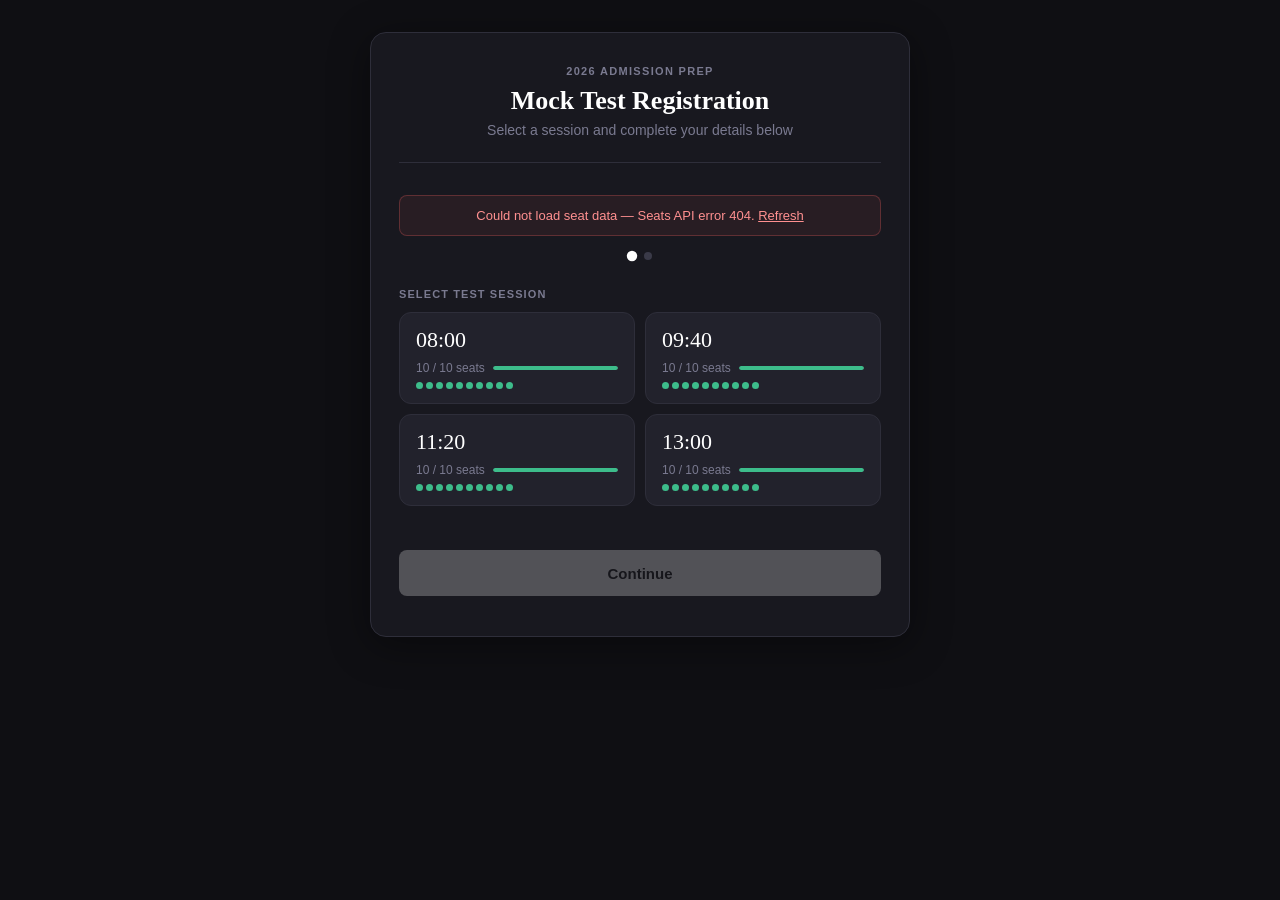
==== index.html @ 3158af2d "Add files via upload" ====
<!DOCTYPE html>
<html lang="en">
<head>
  <meta charset="UTF-8" />
  <meta name="viewport" content="width=device-width, initial-scale=1.0"/>
  <meta http-equiv="Content-Security-Policy" content="default-src 'self'; script-src 'self' 'unsafe-inline'; style-src 'self' 'unsafe-inline' https://fonts.googleapis.com; font-src https://fonts.gstatic.com; connect-src 'self'; img-src 'self' data:;">
  <title>Mock Test Registration</title>
  <link rel="preconnect" href="https://fonts.googleapis.com">
  <link href="https://fonts.googleapis.com/css2?family=Spectral:wght@400;500;600&family=Outfit:wght@400;500;600&display=swap" rel="stylesheet">
  <link rel="stylesheet" href="style.css">
  
</head>
<body>
  <div id="app">
    <div class="header">
      <div class="header-eyebrow">2026 Admission Prep</div>
      <div class="header-title" onclick="onHeaderClick()" style="cursor:default;user-select:none">Mock Test Registration</div>
      <div class="header-subtitle">Select a session and complete your details below</div>
    </div>
    <div id="main">
      <div class="loading-screen">
        <div class="loading-dots">
          <div class="loading-dot"></div><div class="loading-dot"></div><div class="loading-dot"></div>
        </div>
        <div class="loading-text">Loading seat availability…</div>
      </div>
    </div>
  </div>
  <script src="app.js"></script>
  
</body>
</html>
---- style.css ----
*, *::before, *::after { box-sizing: border-box; margin: 0; padding: 0; }
    :root {
      --bg:#0f0f13; --surface:#18181f; --surface2:#22222c; --border:#2e2e3a; --border2:#3a3a48;
      --text:#e8e8f0; --muted:#7a7a90; --green:#3dbd8b; --green-dim:rgba(61,189,139,0.1);
      --green-border:rgba(61,189,139,0.25); --red:#e05a5a; --red-dim:rgba(224,90,90,0.08);
      --red-border:rgba(224,90,90,0.3); --amber:#e0943a; --main:#5b9cf6;
      --main-dim:rgba(91,156,246,0.08); --speak:#f0a05a; --speak-dim:rgba(240,160,90,0.08);
      --accent:#7c6af7;
    }
    body { background:var(--bg); min-height:100vh; display:flex; align-items:flex-start; justify-content:center; padding:2rem 1rem 4rem; font-family:'Outfit',sans-serif; color:var(--text); }
    #app { background:var(--surface); border-radius:16px; width:100%; max-width:540px; padding:2rem 1.75rem 2.5rem; box-shadow:0 8px 40px rgba(0,0,0,0.4); border:1px solid var(--border); }
    .header { text-align:center; margin-bottom:2rem; padding-bottom:1.5rem; border-bottom:1px solid var(--border); }
    .header-eyebrow { font-size:11px; font-weight:600; letter-spacing:0.12em; text-transform:uppercase; color:var(--muted); margin-bottom:8px; }
    .header-title { font-family:'Spectral',serif; font-size:26px; font-weight:600; color:#fff; line-height:1.2; margin-bottom:6px; }
    .header-subtitle { font-size:14px; color:var(--muted); }
    .step-indicator { display:flex; align-items:center; justify-content:center; gap:8px; margin-bottom:1.75rem; }
    .step-dot { width:8px; height:8px; border-radius:50%; background:var(--border2); transition:background 0.2s,transform 0.2s; }
    .step-dot.active { background:#fff; transform:scale(1.3); }
    .step-dot.done { background:var(--green); }
    .section-label { font-size:11px; font-weight:600; letter-spacing:0.1em; text-transform:uppercase; color:var(--muted); margin-bottom:12px; }
    .time-grid { display:grid; grid-template-columns:1fr 1fr; gap:10px; margin-bottom:1.5rem; }
    .time-card { border:1px solid var(--border); border-radius:12px; padding:14px 16px; cursor:pointer; transition:border-color 0.15s,background 0.15s; background:var(--surface2); }
    .time-card:hover:not(.full):not(.selected):not(.mine) { border-color:var(--border2); background:#26262f; }
    .time-card.selected { border:2px solid #fff; }
    .time-card.full { opacity:0.4; cursor:not-allowed; }
    .time-card.mine { border:2px solid var(--green); background:rgba(61,189,139,0.06); cursor:default; }
    .time-label { font-family:'Spectral',serif; font-size:22px; font-weight:500; color:#fff; margin-bottom:8px; }
    .seats-row { display:flex; align-items:center; gap:8px; margin-bottom:7px; }
    .seats-text { font-size:12px; font-weight:500; color:var(--muted); white-space:nowrap; }
    .seats-text.urgent { color:var(--amber); }
    .seats-text.full-text { color:var(--red); }
    .seats-text.mine-text { color:var(--green); }
    .seat-bar-bg { flex:1; height:4px; border-radius:2px; background:var(--border2); overflow:hidden; }
    .seat-bar-fill { height:100%; border-radius:2px; }
    .seat-dots { display:flex; gap:3px; flex-wrap:wrap; margin-top:2px; }
    .seat-dot { width:7px; height:7px; border-radius:50%; }
    .seat-dot.taken { background:var(--border2); }
    .seat-dot.avail { background:var(--green); }
    /* exam type step */
    .exam-grid { display:grid; grid-template-columns:1fr 1fr; gap:12px; margin-bottom:1.5rem; }
    .exam-card { border:1px solid var(--border); border-radius:12px; padding:20px 16px; cursor:pointer; transition:all 0.2s; background:var(--surface2); text-align:center; }
    .exam-card:hover:not(.ec-full) { border-color:var(--border2); transform:translateY(-2px); }
    .exam-card.ec-main { border:2px solid var(--main); background:var(--main-dim); }
    .exam-card.ec-speaking { border:2px solid var(--speak); background:var(--speak-dim); }
    .exam-card.ec-full { opacity:0.35; cursor:not-allowed; }
    .ec-icon { font-size:28px; margin-bottom:10px; }
    .ec-name { font-family:'Spectral',serif; font-size:17px; font-weight:600; color:#fff; margin-bottom:4px; }
    .ec-desc { font-size:12px; color:var(--muted); line-height:1.5; margin-bottom:10px; }
    .ec-seats { font-size:13px; font-weight:600; }
    .ec-seats.ms { color:var(--main); }
    .ec-seats.ss { color:var(--speak); }
    .ec-seats.fs { color:var(--red); }
    /* schedule box */
    .sched-box { background:var(--surface2); border:1px solid var(--border); border-radius:10px; padding:14px 16px; margin-bottom:1.25rem; }
    .sched-title { font-size:11px; font-weight:600; letter-spacing:0.1em; text-transform:uppercase; color:var(--muted); margin-bottom:10px; }
    .sched-row { display:flex; justify-content:space-between; align-items:center; padding:6px 0; font-size:13px; border-bottom:1px solid var(--border); }
    .sched-row:last-of-type { border-bottom:none; }
    .sched-label { color:var(--muted); }
    .sched-val { font-weight:600; font-family:'Spectral',serif; font-size:15px; }
    .sched-val.mv { color:var(--main); }
    .sched-val.sv { color:var(--speak); }
    .sched-note { font-size:11px; color:var(--muted); margin-top:8px; font-style:italic; line-height:1.5; }
    /* form */
    .field-group { margin-bottom:1rem; }
    .field-label { font-size:13px; font-weight:500; color:var(--muted); display:block; margin-bottom:6px; }
    .phone-wrap { display:flex; gap:8px; }
    .phone-prefix { height:42px; padding:0 12px; border:1px solid var(--border); border-radius:8px; font-size:15px; color:var(--text); background:var(--border); display:flex; align-items:center; white-space:nowrap; flex-shrink:0; }
    .field-input { width:100%; height:42px; padding:0 12px; border:1px solid var(--border); border-radius:8px; font-size:15px; font-family:'Outfit',sans-serif; color:var(--text); background:var(--surface2); outline:none; transition:border-color 0.15s; }
    .field-input:focus { border-color:#fff; box-shadow:0 0 0 3px rgba(255,255,255,0.05); }
    .field-input.error { border-color:var(--red); }
    .radio-group { display:grid; grid-template-columns:1fr 1fr; gap:8px; }
    .radio-card { border:1px solid var(--border); border-radius:8px; padding:12px 14px; cursor:pointer; transition:border-color 0.15s,background 0.15s; display:flex; align-items:center; gap:10px; background:var(--surface2); }
    .radio-card:hover { background:#26262f; }
    .radio-card.selected { border:2px solid #fff; }
    .radio-circle { width:16px; height:16px; border-radius:50%; border:1.5px solid var(--border2); flex-shrink:0; display:flex; align-items:center; justify-content:center; transition:all 0.15s; }
    .radio-circle.on { border-color:#fff; background:#fff; }
    .radio-circle.on::after { content:''; width:6px; height:6px; border-radius:50%; background:var(--surface); }
    .radio-text { font-size:13px; font-weight:500; color:var(--text); line-height:1.3; }
    .selected-slot-recap { background:var(--surface2); border:1px solid var(--border); border-radius:8px; padding:10px 14px; display:flex; align-items:center; justify-content:space-between; margin-bottom:1.25rem; }
    .recap-time { font-family:'Spectral',serif; font-size:18px; font-weight:500; color:#fff; }
    .recap-pill { display:inline-block; padding:2px 10px; border-radius:99px; font-size:11px; font-weight:600; margin-left:8px; vertical-align:middle; }
    .recap-pill.pm { background:var(--main-dim); color:var(--main); border:1px solid rgba(91,156,246,0.3); }
    .recap-pill.ps { background:var(--speak-dim); color:var(--speak); border:1px solid rgba(240,160,90,0.3); }
    .recap-change { font-size:12px; color:var(--muted); cursor:pointer; text-decoration:underline; text-underline-offset:2px; }
    .recap-change:hover { color:var(--text); }
    .error-msg { font-size:12px; color:var(--red); margin-top:5px; }
    .btn-primary { width:100%; height:46px; border-radius:8px; border:none; background:#fff; color:#111; font-family:'Outfit',sans-serif; font-size:15px; font-weight:600; cursor:pointer; transition:opacity 0.15s,transform 0.1s; margin-top:1.25rem; }
    .btn-primary:hover { opacity:0.88; }
    .btn-primary:active { transform:scale(0.99); }
    .btn-primary:disabled { opacity:0.25; cursor:not-allowed; }
    .btn-secondary { width:100%; height:42px; border-radius:8px; border:1px solid var(--border); background:transparent; color:var(--muted); font-family:'Outfit',sans-serif; font-size:14px; font-weight:500; cursor:pointer; transition:background 0.15s; margin-top:8px; }
    .btn-secondary:hover { background:var(--surface2); color:var(--text); }
    .btn-secondary:disabled { opacity:0.3; cursor:not-allowed; }
    .btn-green { width:100%; height:46px; border-radius:8px; border:none; background:var(--green); color:#fff; font-family:'Outfit',sans-serif; font-size:15px; font-weight:500; cursor:pointer; transition:opacity 0.15s; margin-top:1.25rem; }
    .btn-green:hover { opacity:0.85; }
    .btn-green:disabled { opacity:0.35; cursor:not-allowed; }
    .btn-danger { width:100%; height:42px; border-radius:8px; border:1px solid var(--red-border); background:transparent; color:var(--red); font-family:'Outfit',sans-serif; font-size:14px; font-weight:500; cursor:pointer; transition:background 0.15s; margin-top:8px; }
    .btn-danger:hover { background:var(--red-dim); }
    .btn-danger:disabled { opacity:0.3; cursor:not-allowed; }

    .booking-card { background:var(--green-dim); border:1px solid var(--green-border); border-radius:12px; padding:16px; text-align:left; margin-bottom:1rem; }
    .booking-row { display:flex; justify-content:space-between; align-items:center; padding:6px 0; border-bottom:1px solid rgba(61,189,139,0.1); font-size:14px; }
    .booking-row:last-child { border-bottom:none; }
    .booking-row-label { color:rgba(61,189,139,0.7); }
    .booking-row-val { font-weight:500; color:#b3f0d8; }
    .success-screen { text-align:center; padding:1rem 0; }
    .success-icon { width:56px; height:56px; border-radius:50%; background:var(--green-dim); display:flex; align-items:center; justify-content:center; margin:0 auto 1.25rem; border:1px solid var(--green-border); }
    .manage-title { font-family:'Spectral',serif; font-size:22px; font-weight:600; color:#fff; margin-bottom:6px; }
    .manage-sub { font-size:14px; color:var(--muted); line-height:1.6; margin-bottom:1.5rem; }
    .change-slot-title { font-family:'Spectral',serif; font-size:20px; font-weight:600; color:#fff; margin-bottom:6px; text-align:center; }
    .change-slot-sub { font-size:14px; color:var(--muted); text-align:center; margin-bottom:1.5rem; }
    .loading-screen { text-align:center; padding:3rem 0; }
    .loading-dots { display:flex; justify-content:center; gap:6px; margin-bottom:1rem; }
    .loading-dot { width:8px; height:8px; border-radius:50%; background:var(--border2); animation:pulse 1.2s ease-in-out infinite; }
    .loading-dot:nth-child(2){animation-delay:0.2s;}
    .loading-dot:nth-child(3){animation-delay:0.4s;}
    @keyframes pulse{0%,80%,100%{transform:scale(0.8);opacity:0.5}40%{transform:scale(1.1);opacity:1}}
    .loading-text { font-size:14px; color:var(--muted); }
    .deadline-banner { background:var(--red-dim); border:1px solid var(--red-border); border-radius:8px; padding:14px 16px; font-size:14px; color:#ff9090; text-align:center; margin-bottom:1.25rem; }
    .countdown-banner { background:var(--main-dim); border:1px solid rgba(91,156,246,0.25); border-radius:8px; padding:10px 14px; font-size:13px; color:var(--main); text-align:center; margin-bottom:1.25rem; }
    .err-banner { background:var(--red-dim); border:1px solid var(--red-border); border-radius:8px; padding:12px 16px; font-size:13px; color:#ff9090; text-align:center; margin-bottom:1rem; }
    /* admin */
    .admin-overlay { position:fixed; top:0; left:0; width:100%; height:100%; background:rgba(0,0,0,0.7); display:flex; align-items:center; justify-content:center; z-index:1000; }
    .admin-panel { background:var(--surface); border:1px solid var(--border); border-radius:16px; width:100%; max-width:480px; padding:2rem 1.75rem; margin:1rem; max-height:calc(100vh - 2rem); overflow-y:auto; }
    .admin-title { font-family:'Spectral',serif; font-size:20px; font-weight:600; color:#fff; margin-bottom:6px; }
    .admin-sub { font-size:13px; color:var(--muted); margin-bottom:1.5rem; }
    .admin-tabs { display:flex; border-bottom:1px solid var(--border); margin-bottom:1.25rem; }
    .admin-tab { flex:1; padding:10px 0; font-size:13px; font-weight:500; color:var(--muted); text-align:center; cursor:pointer; border-bottom:2px solid transparent; transition:color 0.15s,border-color 0.15s; background:none; border-top:none; border-left:none; border-right:none; font-family:'Outfit',sans-serif; }
    .admin-tab.active { color:#fff; border-bottom-color:#fff; }
    .admin-tab:hover:not(.active) { color:var(--text); }
    .mode-card { border:1px solid var(--border); border-radius:12px; padding:16px; cursor:pointer; margin-bottom:10px; transition:all 0.15s; background:var(--surface2); }
    .mode-card:hover { border-color:var(--border2); }
    .mode-card.mode-on { border-color:var(--accent); background:rgba(124,106,247,0.08); }
    .mode-card-title { font-family:'Spectral',serif; font-size:16px; font-weight:600; color:#fff; margin-bottom:4px; display:flex; align-items:center; gap:8px; }
    .mode-badge { display:inline-block; padding:2px 8px; border-radius:4px; font-size:10px; font-weight:700; letter-spacing:0.06em; font-family:'Outfit',sans-serif; background:var(--accent); color:#fff; }
    .mode-card-desc { font-size:12px; color:var(--muted); line-height:1.5; }
    .session-row { display:flex; align-items:center; gap:8px; margin-bottom:10px; padding:10px 12px; background:var(--surface2); border-radius:8px; border:1px solid var(--border); }
    .session-row-num { font-size:12px; font-weight:600; color:var(--muted); min-width:20px; }
    .session-input { height:36px; padding:0 10px; border:1px solid var(--border); border-radius:6px; font-size:14px; font-family:'Outfit',sans-serif; color:var(--text); background:var(--bg); outline:none; flex:1; min-width:0; transition:border-color 0.15s; }
    .session-input:focus { border-color:var(--border2); }
    .session-input.seats-input { width:50px; flex:none; text-align:center; }
    .session-input.teach-input { width:44px; flex:none; text-align:center; }
    .tog { display:flex; align-items:center; gap:5px; cursor:pointer; flex-shrink:0; }
    .tog-track { width:34px; height:18px; border-radius:99px; background:var(--border); position:relative; transition:background 0.2s; flex-shrink:0; }
    .tog-track.on { background:var(--speak); }
    .tog-thumb { position:absolute; top:2px; left:2px; width:14px; height:14px; border-radius:50%; background:#fff; transition:transform 0.2s; }
    .tog-track.on .tog-thumb { transform:translateX(16px); }
    .tog-label { font-size:10px; font-weight:600; color:var(--muted); white-space:nowrap; }
    .tog-track.on + .tog-label { color:var(--speak); }
    .session-del { width:28px; height:28px; border-radius:6px; border:1px solid var(--red-border); background:transparent; color:var(--red); font-size:14px; cursor:pointer; flex:none; display:flex; align-items:center; justify-content:center; transition:background 0.15s; }
    .session-del:hover { background:var(--red-dim); }
    .session-del:disabled { opacity:0.3; cursor:not-allowed; }
    .add-session-btn { width:100%; height:36px; border:1px dashed var(--border); border-radius:8px; background:transparent; color:var(--muted); font-size:13px; font-family:'Outfit',sans-serif; cursor:pointer; margin-bottom:10px; transition:border-color 0.15s; }
    .add-session-btn:hover { border-color:var(--border2); color:var(--text); }
    .enable-all-btn { width:100%; height:34px; border:1px solid rgba(240,160,90,0.3); border-radius:8px; background:rgba(240,160,90,0.06); color:var(--speak); font-size:12px; font-family:'Outfit',sans-serif; cursor:pointer; font-weight:500; margin-bottom:12px; }
    .enable-all-btn:hover { background:rgba(240,160,90,0.12); }
    .admin-input { width:100%; height:42px; padding:0 12px; border:1px solid var(--border); border-radius:8px; font-size:15px; font-family:'Outfit',sans-serif; color:var(--text); background:var(--surface2); outline:none; margin-bottom:10px; }
    input[type='datetime-local'].admin-input { height:auto; padding:10px 12px; }
    .admin-input:focus { border-color:var(--border2); }
    .admin-row { display:flex; gap:8px; margin-bottom:10px; }
    .admin-row .admin-input { margin-bottom:0; }
    .admin-status { font-size:13px; margin-top:8px; }
    .admin-status.ok { color:var(--green); }
    .admin-status.err { color:var(--red); }
    .deadline-display { background:var(--surface2); border:1px solid var(--border); border-radius:8px; padding:10px 14px; font-size:13px; color:var(--muted); margin-bottom:1rem; }
    .deadline-display strong { color:var(--text); }
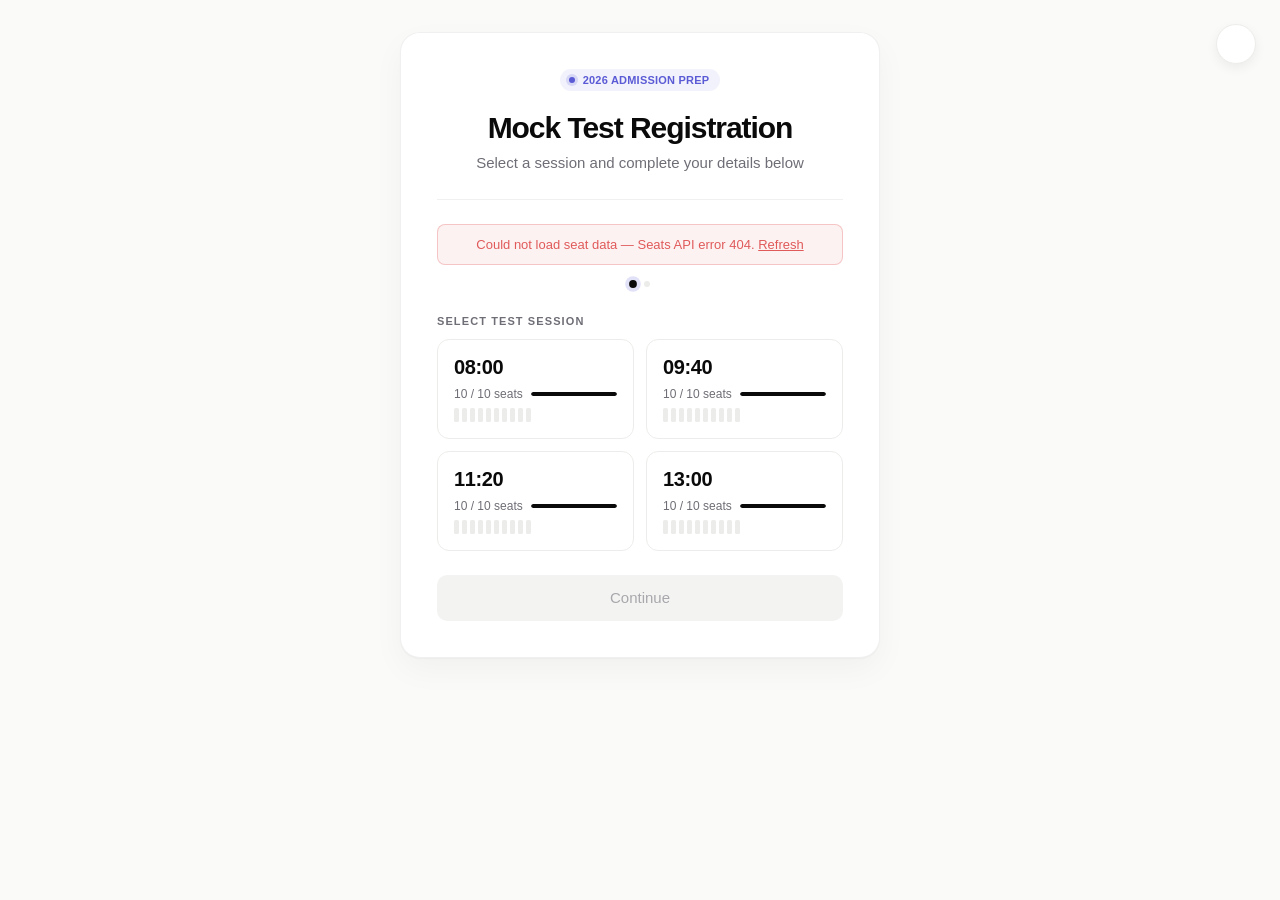
==== commit 24713735: "Add files via upload" ====
--- a/index.html
+++ b/index.html
@@ -6,11 +6,26 @@
   <meta http-equiv="Content-Security-Policy" content="default-src 'self'; script-src 'self' 'unsafe-inline'; style-src 'self' 'unsafe-inline' https://fonts.googleapis.com; font-src https://fonts.gstatic.com; connect-src 'self'; img-src 'self' data:;">
   <title>Mock Test Registration</title>
   <link rel="preconnect" href="https://fonts.googleapis.com">
-  <link href="https://fonts.googleapis.com/css2?family=Spectral:wght@400;500;600&family=Outfit:wght@400;500;600&display=swap" rel="stylesheet">
+  <link rel="preconnect" href="https://fonts.gstatic.com" crossorigin>
+  <link href="https://fonts.googleapis.com/css2?family=Geist:wght@400;500;600;700&family=Spectral:wght@400;500;600&family=Outfit:wght@400;500;600&display=swap" rel="stylesheet">
+  <script>
+    (function() {
+      try {
+        var saved = localStorage.getItem('theme');
+        var prefersDark = window.matchMedia('(prefers-color-scheme: dark)').matches;
+        if (saved === 'dark' || (!saved && prefersDark)) {
+          document.documentElement.setAttribute('data-theme', 'dark');
+        } else {
+          document.documentElement.setAttribute('data-theme', 'light');
+        }
+      } catch (e) {}
+    })();
+  </script>
   <link rel="stylesheet" href="style.css">
   
 </head>
 <body>
+  <button id="theme-toggle-btn" class="theme-toggle-fab" aria-label="Toggle theme"></button>
   <div id="app">
     <div class="header">
       <div class="header-eyebrow">2026 Admission Prep</div>
--- a/style.css
+++ b/style.css
@@ -1,147 +1,504 @@
 *, *::before, *::after { box-sizing: border-box; margin: 0; padding: 0; }
-    :root {
-      --bg:#0f0f13; --surface:#18181f; --surface2:#22222c; --border:#2e2e3a; --border2:#3a3a48;
-      --text:#e8e8f0; --muted:#7a7a90; --green:#3dbd8b; --green-dim:rgba(61,189,139,0.1);
-      --green-border:rgba(61,189,139,0.25); --red:#e05a5a; --red-dim:rgba(224,90,90,0.08);
-      --red-border:rgba(224,90,90,0.3); --amber:#e0943a; --main:#5b9cf6;
-      --main-dim:rgba(91,156,246,0.08); --speak:#f0a05a; --speak-dim:rgba(240,160,90,0.08);
-      --accent:#7c6af7;
-    }
-    body { background:var(--bg); min-height:100vh; display:flex; align-items:flex-start; justify-content:center; padding:2rem 1rem 4rem; font-family:'Outfit',sans-serif; color:var(--text); }
-    #app { background:var(--surface); border-radius:16px; width:100%; max-width:540px; padding:2rem 1.75rem 2.5rem; box-shadow:0 8px 40px rgba(0,0,0,0.4); border:1px solid var(--border); }
-    .header { text-align:center; margin-bottom:2rem; padding-bottom:1.5rem; border-bottom:1px solid var(--border); }
-    .header-eyebrow { font-size:11px; font-weight:600; letter-spacing:0.12em; text-transform:uppercase; color:var(--muted); margin-bottom:8px; }
-    .header-title { font-family:'Spectral',serif; font-size:26px; font-weight:600; color:#fff; line-height:1.2; margin-bottom:6px; }
-    .header-subtitle { font-size:14px; color:var(--muted); }
+:root {
+  /* Light Soft Daylight Theme Variables */
+  --bg: #fafaf8;
+  --surface: #ffffff;
+  --surface2: #fafaf8;
+  --border: rgba(0, 0, 0, 0.06);
+  --border2: #ececea;
+  --border-focus: #d8d8d4;
+  --text: #0a0a0a;
+  --muted: #6e6e76;
+  
+  --accent: #5b5bd6;
+  --accent-dim: rgba(91, 91, 214, 0.08);
+  --accent-glow: rgba(91, 91, 214, 0.18);
+  
+  --green: #3dbd8b;
+  --green-dim: rgba(61, 189, 139, 0.1);
+  --green-border: rgba(61, 189, 139, 0.25);
+  
+  --red: #e05a5a;
+  --red-dim: rgba(224, 90, 90, 0.08);
+  --red-border: rgba(224, 90, 90, 0.3);
+  
+  --amber: #b56a1e;
+  --amber-dim: rgba(230, 138, 58, 0.12);
+  
+  --main: #4747c4;
+  --main-dim: rgba(91, 91, 214, 0.08);
+  --speak: #b56a1e;
+  --speak-dim: rgba(230, 138, 58, 0.12);
+  
+  --btn-primary-bg: #0a0a0a;
+  --btn-primary-text: #ffffff;
+  --btn-primary-hover: #1c1c1f;
+  --btn-primary-shadow: rgba(0, 0, 0, 0.15);
+  
+  --card-shadow: 0 1px 2px rgba(0, 0, 0, 0.04), 0 12px 32px rgba(0, 0, 0, 0.04);
+  --body-radial: none;
+}
+
+[data-theme="dark"] {
+  /* Dark Soft Daylight Theme Variables */
+  --bg: #0a0a0d;
+  --surface: #14141a;
+  --surface2: #16161d;
+  --border: rgba(255, 255, 255, 0.06);
+  --border2: #26262e;
+  --border-focus: rgba(255, 255, 255, 0.12);
+  --text: #f0f0f2;
+  --muted: #9a9aa6;
+  
+  --accent: #8e8eff;
+  --accent-dim: rgba(142, 142, 255, 0.12);
+  --accent-glow: rgba(142, 142, 255, 0.2);
+  
+  --green: #3dbd8b;
+  --green-dim: rgba(61, 189, 139, 0.15);
+  --green-border: rgba(61, 189, 139, 0.3);
+  
+  --red: #f5b574;
+  --red-dim: rgba(245, 180, 116, 0.14);
+  --red-border: rgba(245, 180, 116, 0.3);
+  
+  --amber: #f5b574;
+  --amber-dim: rgba(245, 180, 116, 0.14);
+  
+  --main: #8e8eff;
+  --main-dim: rgba(142, 142, 255, 0.12);
+  --speak: #f5b574;
+  --speak-dim: rgba(245, 180, 116, 0.14);
+  
+  --btn-primary-bg: #fafafa;
+  --btn-primary-text: #0a0a0d;
+  --btn-primary-hover: #ffffff;
+  --btn-primary-shadow: rgba(255, 255, 255, 0.14);
+  
+  --card-shadow: 0 1px 0 rgba(255, 255, 255, 0.04) inset, 0 24px 60px rgba(0, 0, 0, 0.5);
+  --body-radial: radial-gradient(ellipse 80% 60% at 50% 0%, rgba(142, 142, 255, 0.06) 0%, rgba(10, 10, 13, 0) 60%);
+}
+
+html, body { min-height: 100vh; }
+body {
+  background: var(--bg);
+  display: flex;
+  align-items: flex-start;
+  justify-content: center;
+  padding: 2rem 1rem 4rem;
+  font-family: 'Geist', 'Outfit', sans-serif;
+  color: var(--text);
+  transition: background 0.3s ease, color 0.3s ease;
+  position: relative;
+}
+body::before {
+  content: '';
+  position: fixed;
+  top: 0; left: 0;
+  width: 100vw; height: 100vh;
+  background: var(--body-radial);
+  z-index: -1;
+  pointer-events: none;
+  transition: background 0.3s ease;
+}
+#app {
+  background: var(--surface);
+  border: 1px solid var(--border);
+  border-radius: 20px;
+  width: 100%;
+  max-width: 480px;
+  padding: 36px;
+  box-shadow: var(--card-shadow);
+  transition: background 0.3s ease, border-color 0.3s ease, box-shadow 0.3s ease, max-width 0.3s ease, padding 0.3s ease;
+  position: relative;
+}
+.header { text-align: center; margin-bottom: 24px; padding-bottom: 24px; border-bottom: 1px solid var(--border); }
+.header-eyebrow {
+  display: inline-flex;
+  align-items: center;
+  gap: 8px;
+  padding: 5px 11px 5px 9px;
+  background: var(--accent-dim);
+  color: var(--accent);
+  border-radius: 100px;
+  font-size: 11px;
+  font-weight: 600;
+  letter-spacing: 0.02em;
+  text-transform: uppercase;
+  margin-bottom: 20px;
+  box-shadow: inset 0 1px 0 rgba(255, 255, 255, 0.05);
+}
+.header-eyebrow::before {
+  content: '';
+  display: inline-block;
+  width: 6px;
+  height: 6px;
+  border-radius: 50%;
+  background: var(--accent);
+  box-shadow: 0 0 0 3px var(--accent-glow);
+  animation: pulseGlow 2s infinite ease-in-out;
+}
+@keyframes pulseGlow {
+  0%, 100% { transform: scale(1); opacity: 0.9; }
+  50% { transform: scale(1.2); opacity: 1; box-shadow: 0 0 0 5px var(--accent-glow); }
+}
+.header-title { font-family: 'Geist', 'Outfit', sans-serif; font-size: 30px; font-weight: 600; color: var(--text); letter-spacing: -0.035em; line-height: 1.1; margin-bottom: 8px; transition: color 0.3s ease; }
+.header-subtitle { font-size: 15px; color: var(--muted); line-height: 1.5; max-width: 380px; margin: 0 auto; transition: color 0.3s ease; }
     .step-indicator { display:flex; align-items:center; justify-content:center; gap:8px; margin-bottom:1.75rem; }
-    .step-dot { width:8px; height:8px; border-radius:50%; background:var(--border2); transition:background 0.2s,transform 0.2s; }
-    .step-dot.active { background:#fff; transform:scale(1.3); }
+    .step-dot {
+      width: 6px;
+      height: 6px;
+      border-radius: 50%;
+      background: var(--border2);
+      transition: all 0.3s cubic-bezier(0.16, 1, 0.3, 1);
+    }
+    .step-dot.active {
+      background: var(--text);
+      transform: scale(1.3);
+      box-shadow: 0 0 0 3px var(--accent-glow);
+    }
     .step-dot.done { background:var(--green); }
-    .section-label { font-size:11px; font-weight:600; letter-spacing:0.1em; text-transform:uppercase; color:var(--muted); margin-bottom:12px; }
-    .time-grid { display:grid; grid-template-columns:1fr 1fr; gap:10px; margin-bottom:1.5rem; }
-    .time-card { border:1px solid var(--border); border-radius:12px; padding:14px 16px; cursor:pointer; transition:border-color 0.15s,background 0.15s; background:var(--surface2); }
-    .time-card:hover:not(.full):not(.selected):not(.mine) { border-color:var(--border2); background:#26262f; }
-    .time-card.selected { border:2px solid #fff; }
+    .section-label { font-size:11px; font-weight:600; letter-spacing:0.1em; text-transform:uppercase; color:var(--muted); margin-bottom:12px; transition: color 0.3s ease; }
+    .time-grid { display:grid; grid-template-columns:1fr 1fr; gap:12px; margin-bottom:1.5rem; }
+    
+    .time-card {
+      border: 1px solid var(--border2);
+      border-radius: 12px;
+      padding: 16px;
+      cursor: pointer;
+      background: var(--surface);
+      transition: all 0.25s cubic-bezier(0.16, 1, 0.3, 1);
+      position: relative;
+    }
+    .time-card:hover:not(.full):not(.selected):not(.mine) {
+      border-color: var(--border-focus);
+      background: var(--surface2);
+      transform: translateY(-1px);
+    }
+    .time-card.selected {
+      border: 1.5px solid var(--text) !important;
+      background: var(--surface2);
+      box-shadow: 0 0 0 4px var(--accent-glow) !important;
+      animation: none !important;
+      padding: 15.5px;
+    }
     .time-card.full { opacity:0.4; cursor:not-allowed; }
-    .time-card.mine { border:2px solid var(--green); background:rgba(61,189,139,0.06); cursor:default; }
-    .time-label { font-family:'Spectral',serif; font-size:22px; font-weight:500; color:#fff; margin-bottom:8px; }
+    .time-card.mine {
+      border: 1.5px solid var(--green) !important;
+      background: var(--green-dim);
+      cursor: default;
+      box-shadow: 0 0 0 4px rgba(61, 189, 139, 0.1);
+      padding: 15.5px;
+    }
+    .time-label { font-family:'Geist','Outfit',sans-serif; font-size:20px; font-weight:600; color:var(--text); margin-bottom:8px; transition: color 0.3s ease; letter-spacing: -0.02em; }
     .seats-row { display:flex; align-items:center; gap:8px; margin-bottom:7px; }
-    .seats-text { font-size:12px; font-weight:500; color:var(--muted); white-space:nowrap; }
-    .seats-text.urgent { color:var(--amber); }
-    .seats-text.full-text { color:var(--red); }
-    .seats-text.mine-text { color:var(--green); }
-    .seat-bar-bg { flex:1; height:4px; border-radius:2px; background:var(--border2); overflow:hidden; }
-    .seat-bar-fill { height:100%; border-radius:2px; }
-    .seat-dots { display:flex; gap:3px; flex-wrap:wrap; margin-top:2px; }
-    .seat-dot { width:7px; height:7px; border-radius:50%; }
-    .seat-dot.taken { background:var(--border2); }
-    .seat-dot.avail { background:var(--green); }
+    .seats-text { font-size:12px; font-weight:500; color:var(--muted); white-space:nowrap; transition: color 0.3s ease; }
+    .seats-text.urgent { color:var(--amber); font-weight: 600; }
+    .seats-text.full-text { color:var(--red); font-weight: 600; }
+    .seats-text.mine-text { color:var(--green); font-weight: 600; }
+    
+    .seat-bar-bg { flex:1; height:4px; border-radius:100px; background:var(--border2); overflow:hidden; position: relative; }
+    .seat-bar-fill {
+      height:100%;
+      border-radius:100px;
+      background: var(--text) !important; /* Override dynamic green bar color from app.js */
+      transition: background 0.3s ease;
+    }
+    .time-card.urgent .seat-bar-fill {
+      background: var(--amber) !important; /* Amber bar color for urgent slots */
+    }
+    .time-card.full .seat-bar-fill {
+      background: var(--red) !important; /* Red bar color for full slots */
+    }
+    
+    .seat-dots { display:flex; gap:3px; flex-wrap:wrap; margin-top:6px; }
+    .seat-dot {
+      width: 5px;
+      height: 14px;
+      border-radius: 1.5px;
+      transition: background 0.15s ease;
+    }
+    .seat-dot.taken { background: var(--text); }
+    .time-card.urgent .seat-dot.taken { background: var(--amber); }
+    .seat-dot.avail { background: var(--border2); }
+    
     /* exam type step */
     .exam-grid { display:grid; grid-template-columns:1fr 1fr; gap:12px; margin-bottom:1.5rem; }
-    .exam-card { border:1px solid var(--border); border-radius:12px; padding:20px 16px; cursor:pointer; transition:all 0.2s; background:var(--surface2); text-align:center; }
-    .exam-card:hover:not(.ec-full) { border-color:var(--border2); transform:translateY(-2px); }
-    .exam-card.ec-main { border:2px solid var(--main); background:var(--main-dim); }
-    .exam-card.ec-speaking { border:2px solid var(--speak); background:var(--speak-dim); }
+    .exam-card {
+      border: 1px solid var(--border2);
+      border-radius: 12px;
+      padding: 20px 16px;
+      cursor: pointer;
+      background: var(--surface);
+      text-align: center;
+      transition: all 0.25s cubic-bezier(0.16, 1, 0.3, 1);
+    }
+    .exam-card:hover:not(.ec-full) {
+      border-color: var(--border-focus);
+      background: var(--surface2);
+      transform: translateY(-2px);
+    }
+    .exam-card.ec-main {
+      border: 1.5px solid var(--accent) !important;
+      background: var(--accent-dim) !important;
+      box-shadow: 0 0 0 4px var(--accent-glow);
+    }
+    .exam-card.ec-speaking {
+      border: 1.5px solid var(--speak) !important;
+      background: var(--speak-dim) !important;
+      box-shadow: 0 0 0 4px rgba(230, 138, 58, 0.1);
+    }
     .exam-card.ec-full { opacity:0.35; cursor:not-allowed; }
     .ec-icon { font-size:28px; margin-bottom:10px; }
-    .ec-name { font-family:'Spectral',serif; font-size:17px; font-weight:600; color:#fff; margin-bottom:4px; }
-    .ec-desc { font-size:12px; color:var(--muted); line-height:1.5; margin-bottom:10px; }
+    .ec-name { font-family:'Geist','Outfit',sans-serif; font-size:17px; font-weight:600; color:var(--text); margin-bottom:4px; transition: color 0.3s ease; }
+    .ec-desc { font-size:12px; color:var(--muted); line-height:1.5; margin-bottom:10px; transition: color 0.3s ease; }
     .ec-seats { font-size:13px; font-weight:600; }
-    .ec-seats.ms { color:var(--main); }
+    .ec-seats.ms { color:var(--accent); }
     .ec-seats.ss { color:var(--speak); }
     .ec-seats.fs { color:var(--red); }
+    
     /* schedule box */
-    .sched-box { background:var(--surface2); border:1px solid var(--border); border-radius:10px; padding:14px 16px; margin-bottom:1.25rem; }
-    .sched-title { font-size:11px; font-weight:600; letter-spacing:0.1em; text-transform:uppercase; color:var(--muted); margin-bottom:10px; }
-    .sched-row { display:flex; justify-content:space-between; align-items:center; padding:6px 0; font-size:13px; border-bottom:1px solid var(--border); }
+    .sched-box { background:var(--surface2); border:1px solid var(--border2); border-radius:12px; padding:16px; margin-bottom:1.25rem; transition: background 0.3s ease, border-color 0.3s ease; }
+    .sched-title { font-size:11px; font-weight:600; letter-spacing:0.1em; text-transform:uppercase; color:var(--muted); margin-bottom:10px; transition: color 0.3s ease; }
+    .sched-row { display:flex; justify-content:space-between; align-items:center; padding:6px 0; font-size:13px; border-bottom:1px solid var(--border2); }
     .sched-row:last-of-type { border-bottom:none; }
-    .sched-label { color:var(--muted); }
-    .sched-val { font-weight:600; font-family:'Spectral',serif; font-size:15px; }
-    .sched-val.mv { color:var(--main); }
+    .sched-label { color:var(--muted); transition: color 0.3s ease; }
+    .sched-val { font-weight:600; font-family:'Geist','Outfit',sans-serif; font-size:15px; color:var(--text); transition: color 0.3s ease; }
+    .sched-val.mv { color:var(--accent); }
     .sched-val.sv { color:var(--speak); }
-    .sched-note { font-size:11px; color:var(--muted); margin-top:8px; font-style:italic; line-height:1.5; }
+    .sched-note { font-size:11px; color:var(--muted); margin-top:8px; font-style:italic; line-height:1.5; transition: color 0.3s ease; }
+    
     /* form */
     .field-group { margin-bottom:1rem; }
-    .field-label { font-size:13px; font-weight:500; color:var(--muted); display:block; margin-bottom:6px; }
+    .field-label { font-size:13px; font-weight:500; color:var(--muted); display:block; margin-bottom:6px; transition: color 0.3s ease; }
     .phone-wrap { display:flex; gap:8px; }
-    .phone-prefix { height:42px; padding:0 12px; border:1px solid var(--border); border-radius:8px; font-size:15px; color:var(--text); background:var(--border); display:flex; align-items:center; white-space:nowrap; flex-shrink:0; }
-    .field-input { width:100%; height:42px; padding:0 12px; border:1px solid var(--border); border-radius:8px; font-size:15px; font-family:'Outfit',sans-serif; color:var(--text); background:var(--surface2); outline:none; transition:border-color 0.15s; }
-    .field-input:focus { border-color:#fff; box-shadow:0 0 0 3px rgba(255,255,255,0.05); }
+    .phone-prefix {
+      height: 42px;
+      padding: 0 12px;
+      border: 1px solid var(--border2);
+      border-radius: 8px;
+      font-size: 15px;
+      color: var(--text);
+      background: var(--surface2);
+      display: flex;
+      align-items: center;
+      white-space: nowrap;
+      flex-shrink: 0;
+      transition: all 0.2s;
+    }
+    .field-input {
+      width: 100%;
+      height: 42px;
+      padding: 0 12px;
+      border: 1px solid var(--border2);
+      border-radius: 8px;
+      font-size: 15px;
+      font-family: 'Geist', 'Outfit', sans-serif;
+      color: var(--text);
+      background: var(--surface);
+      outline: none;
+      transition: all 0.2s cubic-bezier(0.16, 1, 0.3, 1);
+    }
+    .field-input:focus {
+      border-color: var(--text);
+      background: var(--surface);
+      box-shadow: 0 0 0 4px var(--accent-glow);
+    }
     .field-input.error { border-color:var(--red); }
+    
     .radio-group { display:grid; grid-template-columns:1fr 1fr; gap:8px; }
-    .radio-card { border:1px solid var(--border); border-radius:8px; padding:12px 14px; cursor:pointer; transition:border-color 0.15s,background 0.15s; display:flex; align-items:center; gap:10px; background:var(--surface2); }
-    .radio-card:hover { background:#26262f; }
-    .radio-card.selected { border:2px solid #fff; }
-    .radio-circle { width:16px; height:16px; border-radius:50%; border:1.5px solid var(--border2); flex-shrink:0; display:flex; align-items:center; justify-content:center; transition:all 0.15s; }
-    .radio-circle.on { border-color:#fff; background:#fff; }
-    .radio-circle.on::after { content:''; width:6px; height:6px; border-radius:50%; background:var(--surface); }
-    .radio-text { font-size:13px; font-weight:500; color:var(--text); line-height:1.3; }
-    .selected-slot-recap { background:var(--surface2); border:1px solid var(--border); border-radius:8px; padding:10px 14px; display:flex; align-items:center; justify-content:space-between; margin-bottom:1.25rem; }
-    .recap-time { font-family:'Spectral',serif; font-size:18px; font-weight:500; color:#fff; }
-    .recap-pill { display:inline-block; padding:2px 10px; border-radius:99px; font-size:11px; font-weight:600; margin-left:8px; vertical-align:middle; }
-    .recap-pill.pm { background:var(--main-dim); color:var(--main); border:1px solid rgba(91,156,246,0.3); }
-    .recap-pill.ps { background:var(--speak-dim); color:var(--speak); border:1px solid rgba(240,160,90,0.3); }
-    .recap-change { font-size:12px; color:var(--muted); cursor:pointer; text-decoration:underline; text-underline-offset:2px; }
+    .radio-card {
+      border: 1px solid var(--border2);
+      border-radius: 10px;
+      padding: 14px 16px;
+      cursor: pointer;
+      background: var(--surface);
+      transition: all 0.25s cubic-bezier(0.16, 1, 0.3, 1);
+      display: flex;
+      align-items: center;
+      gap: 10px;
+    }
+    .radio-card:hover {
+      background: var(--surface2);
+      border-color: var(--border-focus);
+    }
+    .radio-card.selected {
+      border: 1.5px solid var(--text) !important;
+      background: var(--surface2);
+      box-shadow: 0 0 0 4px var(--accent-glow);
+    }
+    .radio-circle {
+      width: 18px;
+      height: 18px;
+      border-radius: 50%;
+      border: 1.5px solid var(--border-focus);
+      flex-shrink: 0;
+      display: flex;
+      align-items: center;
+      justify-content: center;
+      background: var(--surface);
+      transition: all 0.2s cubic-bezier(0.16, 1, 0.3, 1);
+    }
+    .radio-circle.on {
+      border-color: var(--text);
+      background: var(--text);
+    }
+    .radio-circle.on::after {
+      content: '';
+      width: 6px;
+      height: 6px;
+      border-radius: 50%;
+      background: var(--surface);
+    }
+    .radio-text { font-size:13px; font-weight:500; color:var(--text); line-height:1.3; transition: color 0.3s ease; }
+    
+    .selected-slot-recap { background:var(--surface2); border:1px solid var(--border2); border-radius:12px; padding:12px 16px; display:flex; align-items:center; justify-content:space-between; margin-bottom:1.25rem; transition: background 0.3s ease, border-color 0.3s ease; }
+    .recap-time { font-family:'Geist','Outfit',sans-serif; font-size:17px; font-weight:600; color:var(--text); transition: color 0.3s ease; }
+    .recap-pill { display:inline-block; padding:2px 10px; border-radius:99px; font-size:11px; font-weight:600; margin-left:8px; vertical-align:middle; text-transform: uppercase; }
+    .recap-pill.pm { background:var(--accent-dim); color:var(--accent); border:1px solid rgba(91,91,214,0.2); }
+    .recap-pill.ps { background:var(--speak-dim); color:var(--speak); border:1px solid rgba(230,138,58,0.2); }
+    .recap-change { font-size:12px; color:var(--muted); cursor:pointer; text-decoration:underline; text-underline-offset:2px; transition: color 0.2s; }
     .recap-change:hover { color:var(--text); }
-    .error-msg { font-size:12px; color:var(--red); margin-top:5px; }
-    .btn-primary { width:100%; height:46px; border-radius:8px; border:none; background:#fff; color:#111; font-family:'Outfit',sans-serif; font-size:15px; font-weight:600; cursor:pointer; transition:opacity 0.15s,transform 0.1s; margin-top:1.25rem; }
-    .btn-primary:hover { opacity:0.88; }
-    .btn-primary:active { transform:scale(0.99); }
-    .btn-primary:disabled { opacity:0.25; cursor:not-allowed; }
-    .btn-secondary { width:100%; height:42px; border-radius:8px; border:1px solid var(--border); background:transparent; color:var(--muted); font-family:'Outfit',sans-serif; font-size:14px; font-weight:500; cursor:pointer; transition:background 0.15s; margin-top:8px; }
-    .btn-secondary:hover { background:var(--surface2); color:var(--text); }
-    .btn-secondary:disabled { opacity:0.3; cursor:not-allowed; }
-    .btn-green { width:100%; height:46px; border-radius:8px; border:none; background:var(--green); color:#fff; font-family:'Outfit',sans-serif; font-size:15px; font-weight:500; cursor:pointer; transition:opacity 0.15s; margin-top:1.25rem; }
-    .btn-green:hover { opacity:0.85; }
-    .btn-green:disabled { opacity:0.35; cursor:not-allowed; }
-    .btn-danger { width:100%; height:42px; border-radius:8px; border:1px solid var(--red-border); background:transparent; color:var(--red); font-family:'Outfit',sans-serif; font-size:14px; font-weight:500; cursor:pointer; transition:background 0.15s; margin-top:8px; }
-    .btn-danger:hover { background:var(--red-dim); }
-    .btn-danger:disabled { opacity:0.3; cursor:not-allowed; }
+    .error-msg { font-size:12px; color:var(--red); margin-top:5px; font-weight: 500; }
+    
+    .btn-primary {
+      width: 100%;
+      height: 46px;
+      border-radius: 10px;
+      border: none;
+      background: var(--btn-primary-bg);
+      color: var(--btn-primary-text);
+      font-family: 'Geist', 'Outfit', sans-serif;
+      font-size: 15px;
+      font-weight: 500;
+      cursor: pointer;
+      transition: all 0.2s cubic-bezier(0.16, 1, 0.3, 1);
+      margin-top: 1.25rem;
+      display: flex;
+      align-items: center;
+      justify-content: center;
+      gap: 8px;
+    }
+    .btn-primary:hover:not(:disabled) {
+      background: var(--btn-primary-hover);
+      transform: translateY(-1px);
+      box-shadow: 0 6px 18px var(--btn-primary-shadow);
+    }
+    .btn-primary:active:not(:disabled) { transform: translateY(0); }
+    .btn-primary:disabled { opacity: 0.6; cursor: not-allowed; background: var(--border2); color: var(--muted); }
+    
+    .btn-secondary {
+      width: 100%;
+      height: 42px;
+      border-radius: 10px;
+      border: 1px solid var(--border2);
+      background: transparent;
+      color: var(--muted);
+      font-family: 'Geist', 'Outfit', sans-serif;
+      font-size: 14px;
+      font-weight: 500;
+      cursor: pointer;
+      transition: all 0.2s cubic-bezier(0.16, 1, 0.3, 1);
+      margin-top: 8px;
+    }
+    .btn-secondary:hover:not(:disabled) {
+      background: var(--surface2);
+      color: var(--text);
+      border-color: var(--border-focus);
+    }
+    .btn-secondary:disabled { opacity:0.4; cursor:not-allowed; }
+    
+    .btn-green {
+      width: 100%;
+      height: 46px;
+      border-radius: 10px;
+      border: none;
+      background: var(--green);
+      color: #fff;
+      font-family: 'Geist', 'Outfit', sans-serif;
+      font-size: 15px;
+      font-weight: 500;
+      cursor: pointer;
+      transition: all 0.2s cubic-bezier(0.16, 1, 0.3, 1);
+      margin-top: 1.25rem;
+    }
+    .btn-green:hover:not(:disabled) {
+      opacity: 0.9;
+      transform: translateY(-1px);
+      box-shadow: 0 6px 18px rgba(61, 189, 139, 0.2);
+    }
+    .btn-green:disabled { opacity:0.5; cursor:not-allowed; }
+    
+    .btn-danger {
+      width: 100%;
+      height: 42px;
+      border-radius: 10px;
+      border: 1px solid var(--red-border);
+      background: var(--red-dim);
+      color: var(--red);
+      font-family: 'Geist', 'Outfit', sans-serif;
+      font-size: 14px;
+      font-weight: 500;
+      cursor: pointer;
+      transition: all 0.2s cubic-bezier(0.16, 1, 0.3, 1);
+      margin-top: 8px;
+    }
+    .btn-danger:hover:not(:disabled) { background: var(--red-border); color: #fff; }
+    .btn-danger:disabled { opacity:0.4; cursor:not-allowed; }
+    .deadline-warning { display:flex; align-items:flex-start; gap:10px; padding:12px 14px; border-radius:10px; background:var(--red-dim); border:1px solid var(--red-border); color:var(--red); font-size:13px; font-weight:500; line-height:1.5; margin-top:1.25rem; }
+    .deadline-warning svg { margin-top:1px; }
+    
+    /* Loading Spinner Animations */
+    .btn-spinner { width: 18px; height: 18px; animation: rotateSpinner 2s linear infinite; vertical-align: middle; margin-right: 8px; }
+    .btn-spinner circle { stroke: currentColor; stroke-linecap: round; animation: dashSpinner 1.5s ease-in-out infinite; }
+    @keyframes rotateSpinner { 100% { transform: rotate(360deg); } }
+    @keyframes dashSpinner { 0% { stroke-dasharray: 1, 150; stroke-dashoffset: 0; } 50% { stroke-dasharray: 90, 150; stroke-dashoffset: -35; } 100% { stroke-dasharray: 90, 150; stroke-dashoffset: -124; } }
 
     .booking-card { background:var(--green-dim); border:1px solid var(--green-border); border-radius:12px; padding:16px; text-align:left; margin-bottom:1rem; }
     .booking-row { display:flex; justify-content:space-between; align-items:center; padding:6px 0; border-bottom:1px solid rgba(61,189,139,0.1); font-size:14px; }
     .booking-row:last-child { border-bottom:none; }
-    .booking-row-label { color:rgba(61,189,139,0.7); }
-    .booking-row-val { font-weight:500; color:#b3f0d8; }
+    .booking-row-label { color:var(--green); opacity: 0.8; }
+    .booking-row-val { font-weight:500; color:var(--text); }
     .success-screen { text-align:center; padding:1rem 0; }
     .success-icon { width:56px; height:56px; border-radius:50%; background:var(--green-dim); display:flex; align-items:center; justify-content:center; margin:0 auto 1.25rem; border:1px solid var(--green-border); }
-    .manage-title { font-family:'Spectral',serif; font-size:22px; font-weight:600; color:#fff; margin-bottom:6px; }
-    .manage-sub { font-size:14px; color:var(--muted); line-height:1.6; margin-bottom:1.5rem; }
-    .change-slot-title { font-family:'Spectral',serif; font-size:20px; font-weight:600; color:#fff; margin-bottom:6px; text-align:center; }
-    .change-slot-sub { font-size:14px; color:var(--muted); text-align:center; margin-bottom:1.5rem; }
+    .manage-title { font-family:'Geist','Outfit',sans-serif; font-size:22px; font-weight:600; color:var(--text); margin-bottom:6px; transition: color 0.3s ease; }
+    .manage-sub { font-size:14px; color:var(--muted); line-height:1.6; margin-bottom:1.5rem; transition: color 0.3s ease; }
+    .change-slot-title { font-family:'Geist','Outfit',sans-serif; font-size:20px; font-weight:600; color:var(--text); margin-bottom:6px; text-align:center; transition: color 0.3s ease; }
+    .change-slot-sub { font-size:14px; color:var(--muted); text-align:center; margin-bottom:1.5rem; transition: color 0.3s ease; }
     .loading-screen { text-align:center; padding:3rem 0; }
     .loading-dots { display:flex; justify-content:center; gap:6px; margin-bottom:1rem; }
     .loading-dot { width:8px; height:8px; border-radius:50%; background:var(--border2); animation:pulse 1.2s ease-in-out infinite; }
     .loading-dot:nth-child(2){animation-delay:0.2s;}
     .loading-dot:nth-child(3){animation-delay:0.4s;}
     @keyframes pulse{0%,80%,100%{transform:scale(0.8);opacity:0.5}40%{transform:scale(1.1);opacity:1}}
-    .loading-text { font-size:14px; color:var(--muted); }
-    .deadline-banner { background:var(--red-dim); border:1px solid var(--red-border); border-radius:8px; padding:14px 16px; font-size:14px; color:#ff9090; text-align:center; margin-bottom:1.25rem; }
-    .countdown-banner { background:var(--main-dim); border:1px solid rgba(91,156,246,0.25); border-radius:8px; padding:10px 14px; font-size:13px; color:var(--main); text-align:center; margin-bottom:1.25rem; }
-    .err-banner { background:var(--red-dim); border:1px solid var(--red-border); border-radius:8px; padding:12px 16px; font-size:13px; color:#ff9090; text-align:center; margin-bottom:1rem; }
+    .loading-text { font-size:14px; color:var(--muted); transition: color 0.3s ease; }
+    .deadline-banner { background:var(--red-dim); border:1px solid var(--red-border); border-radius:8px; padding:14px 16px; font-size:14px; color:var(--red); text-align:center; margin-bottom:1.25rem; font-weight: 500; }
+    .countdown-banner { background:var(--accent-dim); border:1px solid rgba(91,91,214,0.2); border-radius:8px; padding:10px 14px; font-size:13px; color:var(--accent); text-align:center; margin-bottom:1.25rem; font-weight: 500; }
+    .err-banner { background:var(--red-dim); border:1px solid var(--red-border); border-radius:8px; padding:12px 16px; font-size:13px; color:var(--red); text-align:center; margin-bottom:1rem; font-weight: 500; }
+    
     /* admin */
-    .admin-overlay { position:fixed; top:0; left:0; width:100%; height:100%; background:rgba(0,0,0,0.7); display:flex; align-items:center; justify-content:center; z-index:1000; }
-    .admin-panel { background:var(--surface); border:1px solid var(--border); border-radius:16px; width:100%; max-width:480px; padding:2rem 1.75rem; margin:1rem; max-height:calc(100vh - 2rem); overflow-y:auto; }
-    .admin-title { font-family:'Spectral',serif; font-size:20px; font-weight:600; color:#fff; margin-bottom:6px; }
-    .admin-sub { font-size:13px; color:var(--muted); margin-bottom:1.5rem; }
-    .admin-tabs { display:flex; border-bottom:1px solid var(--border); margin-bottom:1.25rem; }
-    .admin-tab { flex:1; padding:10px 0; font-size:13px; font-weight:500; color:var(--muted); text-align:center; cursor:pointer; border-bottom:2px solid transparent; transition:color 0.15s,border-color 0.15s; background:none; border-top:none; border-left:none; border-right:none; font-family:'Outfit',sans-serif; }
-    .admin-tab.active { color:#fff; border-bottom-color:#fff; }
+    .admin-panel { width:100%; animation: adminFadeIn 0.2s ease-out; }
+    @keyframes adminFadeIn { from { opacity: 0; } to { opacity: 1; } }
+    .admin-title { font-family:'Geist','Outfit',sans-serif; font-size:20px; font-weight:600; color:var(--text); margin-bottom:6px; transition: color 0.3s ease; }
+    .admin-sub { font-size:13px; color:var(--muted); margin-bottom:1.5rem; transition: color 0.3s ease; }
+    .admin-tabs { display:flex; border-bottom:1px solid var(--border2); margin-bottom:1.25rem; }
+    .admin-tab { flex:1; padding:10px 0; font-size:13px; font-weight:500; color:var(--muted); text-align:center; cursor:pointer; border-bottom:2px solid transparent; transition:color 0.15s,border-color 0.15s; background:none; border-top:none; border-left:none; border-right:none; font-family:'Geist','Outfit',sans-serif; }
+    .admin-tab.active { color:var(--text); border-bottom-color:var(--text); }
     .admin-tab:hover:not(.active) { color:var(--text); }
-    .mode-card { border:1px solid var(--border); border-radius:12px; padding:16px; cursor:pointer; margin-bottom:10px; transition:all 0.15s; background:var(--surface2); }
-    .mode-card:hover { border-color:var(--border2); }
-    .mode-card.mode-on { border-color:var(--accent); background:rgba(124,106,247,0.08); }
-    .mode-card-title { font-family:'Spectral',serif; font-size:16px; font-weight:600; color:#fff; margin-bottom:4px; display:flex; align-items:center; gap:8px; }
-    .mode-badge { display:inline-block; padding:2px 8px; border-radius:4px; font-size:10px; font-weight:700; letter-spacing:0.06em; font-family:'Outfit',sans-serif; background:var(--accent); color:#fff; }
-    .mode-card-desc { font-size:12px; color:var(--muted); line-height:1.5; }
-    .session-row { display:flex; align-items:center; gap:8px; margin-bottom:10px; padding:10px 12px; background:var(--surface2); border-radius:8px; border:1px solid var(--border); }
+    .mode-card { border:1px solid var(--border2); border-radius:12px; padding:16px; cursor:pointer; margin-bottom:10px; transition:all 0.15s; background:var(--surface); }
+    .mode-card:hover { border-color:var(--border-focus); background: var(--surface2); }
+    .mode-card.mode-on { border-color:var(--accent); background:var(--accent-dim); }
+    .mode-card-title { font-family:'Geist','Outfit',sans-serif; font-size:16px; font-weight:600; color:var(--text); margin-bottom:4px; display:flex; align-items:center; gap:8px; transition: color 0.3s ease; }
+    .mode-badge { display:inline-block; padding:2px 8px; border-radius:4px; font-size:10px; font-weight:700; letter-spacing:0.06em; font-family:'Geist','Outfit',sans-serif; background:var(--accent); color:#fff; }
+    .mode-card-desc { font-size:12px; color:var(--muted); line-height:1.5; transition: color 0.3s ease; }
+    .session-row { display:flex; align-items:center; gap:8px; margin-bottom:10px; padding:10px 12px; background:var(--surface2); border-radius:8px; border:1px solid var(--border2); }
     .session-row-num { font-size:12px; font-weight:600; color:var(--muted); min-width:20px; }
-    .session-input { height:36px; padding:0 10px; border:1px solid var(--border); border-radius:6px; font-size:14px; font-family:'Outfit',sans-serif; color:var(--text); background:var(--bg); outline:none; flex:1; min-width:0; transition:border-color 0.15s; }
-    .session-input:focus { border-color:var(--border2); }
+    .session-input { height:36px; padding:0 10px; border:1px solid var(--border2); border-radius:6px; font-size:14px; font-family:'Geist','Outfit',sans-serif; color:var(--text); background:var(--surface); outline:none; flex:1; min-width:0; transition:border-color 0.15s, background-color 0.3s, color 0.3s; }
+    .session-input:focus { border-color:var(--border-focus); }
     .session-input.seats-input { width:50px; flex:none; text-align:center; }
     .session-input.teach-input { width:44px; flex:none; text-align:center; }
     .tog { display:flex; align-items:center; gap:5px; cursor:pointer; flex-shrink:0; }
-    .tog-track { width:34px; height:18px; border-radius:99px; background:var(--border); position:relative; transition:background 0.2s; flex-shrink:0; }
+    .tog-track { width:34px; height:18px; border-radius:99px; background:var(--border2); position:relative; transition:background 0.2s; flex-shrink:0; }
     .tog-track.on { background:var(--speak); }
     .tog-thumb { position:absolute; top:2px; left:2px; width:14px; height:14px; border-radius:50%; background:#fff; transition:transform 0.2s; }
     .tog-track.on .tog-thumb { transform:translateX(16px); }
@@ -150,17 +507,172 @@
     .session-del { width:28px; height:28px; border-radius:6px; border:1px solid var(--red-border); background:transparent; color:var(--red); font-size:14px; cursor:pointer; flex:none; display:flex; align-items:center; justify-content:center; transition:background 0.15s; }
     .session-del:hover { background:var(--red-dim); }
     .session-del:disabled { opacity:0.3; cursor:not-allowed; }
-    .add-session-btn { width:100%; height:36px; border:1px dashed var(--border); border-radius:8px; background:transparent; color:var(--muted); font-size:13px; font-family:'Outfit',sans-serif; cursor:pointer; margin-bottom:10px; transition:border-color 0.15s; }
-    .add-session-btn:hover { border-color:var(--border2); color:var(--text); }
-    .enable-all-btn { width:100%; height:34px; border:1px solid rgba(240,160,90,0.3); border-radius:8px; background:rgba(240,160,90,0.06); color:var(--speak); font-size:12px; font-family:'Outfit',sans-serif; cursor:pointer; font-weight:500; margin-bottom:12px; }
-    .enable-all-btn:hover { background:rgba(240,160,90,0.12); }
-    .admin-input { width:100%; height:42px; padding:0 12px; border:1px solid var(--border); border-radius:8px; font-size:15px; font-family:'Outfit',sans-serif; color:var(--text); background:var(--surface2); outline:none; margin-bottom:10px; }
+    .add-session-btn { width:100%; height:36px; border:1px dashed var(--border2); border-radius:8px; background:transparent; color:var(--muted); font-size:13px; font-family:'Geist','Outfit',sans-serif; cursor:pointer; margin-bottom:10px; transition:all 0.15s; }
+    .add-session-btn:hover { border-color:var(--border-focus); color:var(--text); }
+    .enable-all-btn { width:100%; height:34px; border:1px solid rgba(230,138,58,0.3); border-radius:8px; background:rgba(230,138,58,0.06); color:var(--speak); font-size:12px; font-family:'Geist','Outfit',sans-serif; cursor:pointer; font-weight:500; margin-bottom:12px; }
+    .enable-all-btn:hover { background:rgba(230,138,58,0.12); }
+    .admin-input { width:100%; height:42px; padding:0 12px; border:1px solid var(--border2); border-radius:8px; font-size:15px; font-family:'Geist','Outfit',sans-serif; color:var(--text); background:var(--surface); outline:none; margin-bottom:10px; transition: all 0.2s; }
     input[type='datetime-local'].admin-input { height:auto; padding:10px 12px; }
-    .admin-input:focus { border-color:var(--border2); }
+    .admin-input:focus { border-color:var(--text); box-shadow: 0 0 0 4px var(--accent-glow); }
     .admin-row { display:flex; gap:8px; margin-bottom:10px; }
     .admin-row .admin-input { margin-bottom:0; }
     .admin-status { font-size:13px; margin-top:8px; }
     .admin-status.ok { color:var(--green); }
     .admin-status.err { color:var(--red); }
-    .deadline-display { background:var(--surface2); border:1px solid var(--border); border-radius:8px; padding:10px 14px; font-size:13px; color:var(--muted); margin-bottom:1rem; }
-    .deadline-display strong { color:var(--text); }+    .deadline-display { background:var(--surface2); border:1px solid var(--border2); border-radius:8px; padding:10px 14px; font-size:13px; color:var(--muted); margin-bottom:1rem; transition: background 0.3s ease, border-color 0.3s ease; }
+    .deadline-display strong { color:var(--text); }
+
+    /* ========== ANIMATIONS ========== */
+
+    /* Initial load + step transition */
+    @keyframes fadeSlideIn { from { opacity:0; transform:translateY(12px); } to { opacity:1; transform:translateY(0); } }
+    @keyframes staggerCard { from { opacity:0; transform:translateY(16px) scale(0.97); } to { opacity:1; transform:translateY(0) scale(1); } }
+    #app { animation: fadeSlideIn 0.5s cubic-bezier(0.22,1,0.36,1) both; }
+    .time-card { transition: border-color 0.15s, background 0.15s, transform 0.15s; }
+    .time-card.animate-in { animation: staggerCard 0.4s cubic-bezier(0.22,1,0.36,1) both; }
+    .time-card.animate-in:nth-child(1) { animation-delay: 0.05s; }
+    .time-card.animate-in:nth-child(2) { animation-delay: 0.12s; }
+    .time-card.animate-in:nth-child(3) { animation-delay: 0.19s; }
+    .time-card.animate-in:nth-child(4) { animation-delay: 0.26s; }
+
+    /* Success checkmark draw */
+    @keyframes checkDraw { from { stroke-dashoffset: 30; } to { stroke-dashoffset: 0; } }
+    @keyframes scaleIn { from { transform:scale(0); opacity:0; } to { transform:scale(1); opacity:1; } }
+    .success-icon { animation: scaleIn 0.45s cubic-bezier(0.34,1.56,0.64,1) 0.1s both; }
+    .success-icon svg polyline { stroke-dasharray: 30; stroke-dashoffset: 30; animation: checkDraw 0.4s ease-out 0.45s forwards; }
+    .booking-card { animation: fadeSlideIn 0.4s ease-out 0.25s both; }
+
+    /* Confetti */
+    @keyframes confettiRise { 0% { transform:translateY(0) rotate(0deg); opacity:1; } 100% { transform:translateY(-60px) rotate(720deg); opacity:0; } }
+    .confetti-wrap { position:relative; width:100%; height:0; overflow:visible; display:flex; justify-content:center; pointer-events:none; }
+    .confetti-dot { position:absolute; width:6px; height:6px; border-radius:50%; animation: confettiRise 1.2s cubic-bezier(0.25,0.46,0.45,0.94) forwards; }
+    .confetti-dot:nth-child(1) { background:var(--green); left:20%; animation-delay:0s; }
+    .confetti-dot:nth-child(2) { background:var(--accent); left:35%; animation-delay:0.1s; animation-duration:1s; }
+    .confetti-dot:nth-child(3) { background:var(--speak); left:50%; animation-delay:0.05s; }
+    .confetti-dot:nth-child(4) { background:var(--accent); left:65%; animation-delay:0.15s; animation-duration:1.1s; }
+    .confetti-dot:nth-child(5) { background:var(--amber); left:80%; animation-delay:0.08s; }
+    .confetti-dot:nth-child(6) { background:#fff; left:28%; animation-delay:0.18s; animation-duration:0.9s; }
+    .confetti-dot:nth-child(7) { background:var(--green); left:72%; animation-delay:0.12s; }
+    .confetti-dot:nth-child(8) { background:var(--accent); left:45%; animation-delay:0.2s; animation-duration:1.3s; }
+
+    /* ========== SKELETON LOADING ========== */
+    @keyframes shimmer { 0% { background-position: -200px 0; } 100% { background-position: 200px 0; } }
+    .skeleton-row { display:flex; align-items:center; justify-content:space-between; padding:14px 12px; background:var(--surface2); border-radius:8px; border:1px solid var(--border2); margin-bottom:8px; }
+    .skeleton-bar { height:12px; border-radius:4px; background:linear-gradient(90deg, var(--border2) 25%, var(--border-focus) 50%, var(--border2) 75%); background-size:400px 100%; animation:shimmer 1.5s ease-in-out infinite; }
+    .skeleton-bar.sk-name { width:120px; margin-bottom:6px; }
+    .skeleton-bar.sk-meta { width:180px; height:10px; }
+    .skeleton-bar.sk-btn { width:52px; height:24px; border-radius:4px; }
+
+    /* ========== TOAST NOTIFICATIONS ========== */
+    @keyframes toastIn { from { transform:translateX(100%); opacity:0; } to { transform:translateX(0); opacity:1; } }
+    @keyframes toastOut { from { transform:translateX(0); opacity:1; } to { transform:translateX(100%); opacity:0; } }
+    .toast-container { position:fixed; top:20px; right:20px; z-index:9999; display:flex; flex-direction:column; gap:8px; pointer-events:none; }
+    .toast { pointer-events:auto; padding:12px 18px; border-radius:10px; font-family:'Geist','Outfit',sans-serif; font-size:13px; font-weight:500; backdrop-filter:blur(12px); box-shadow:0 8px 32px rgba(0,0,0,0.1); border: 1px solid var(--border2); animation:toastIn 0.3s ease-out forwards; display:flex; align-items:center; gap:8px; max-width:320px; color: var(--text); background: var(--surface); }
+    .toast.toast-out { animation:toastOut 0.3s ease-in forwards; }
+    .toast.success { background:var(--green-dim); border:1px solid var(--green-border); color:var(--green); }
+    .toast.error { background:var(--red-dim); border:1px solid var(--red-border); color:var(--red); }
+    .toast.info { background:var(--accent-dim); border:1px solid rgba(91,91,214,0.3); color:var(--accent); }
+
+    /* ========== ADMIN FAB ========== */
+    .admin-fab { position:fixed; bottom:24px; right:24px; z-index:100; height:38px; padding:0 16px; border-radius:19px; border:1px solid var(--border2); background:var(--surface); color:var(--muted); font-family:'Geist','Outfit',sans-serif; font-size:13px; font-weight:500; cursor:pointer; display:flex; align-items:center; gap:6px; transition:all 0.2s; box-shadow: 0 4px 12px rgba(0,0,0,0.06); }
+    .admin-fab:hover { background:var(--surface2); color:var(--text); border-color:var(--border-focus); transform:translateY(-2px); box-shadow: 0 6px 16px rgba(0,0,0,0.1); }
+
+    /* ========== STUDENT SEARCH ========== */
+    .student-search { width:100%; height:36px; padding:0 12px 0 32px; border:1px solid var(--border2); border-radius:8px; font-size:13px; font-family:'Geist','Outfit',sans-serif; color:var(--text); background:var(--surface); outline:none; margin-bottom:12px; transition:all 0.15s; }
+    .student-search:focus { border-color:var(--text); box-shadow: 0 0 0 4px var(--accent-glow); }
+    .student-search-wrap { position:relative; }
+    .student-search-icon { position:absolute; left:10px; top:50%; transform:translateY(-50%); color:var(--muted); pointer-events:none; }
+
+    /* Admin tab badge */
+    .admin-tab-badge { display:inline-flex; align-items:center; justify-content:center; min-width:18px; height:18px; padding:0 5px; border-radius:9px; font-size:10px; font-weight:700; background:var(--border2); color:var(--muted); margin-left:5px; }
+
+    /* ========== UPGRADED ANIMATIONS & ACCESSIBILITY ========== */
+
+    /* Pulse effect on selected card */
+    @keyframes selectedPulse {
+      0% { box-shadow: 0 0 0 0 var(--accent-glow); }
+      70% { box-shadow: 0 0 0 6px rgba(91, 91, 214, 0); }
+      100% { box-shadow: 0 0 0 0 rgba(91, 91, 214, 0); }
+    }
+
+    /* Horizontal shake for invalid fields */
+    @keyframes shakeField {
+      0%, 100% { transform: translateX(0); }
+      20%, 60% { transform: translateX(-4px); }
+      40%, 80% { transform: translateX(4px); }
+    }
+    .field-input.error-shake {
+      animation: shakeField 0.35s cubic-bezier(0.36, 0.07, 0.19, 0.97) both;
+    }
+
+    /* Dynamic page step transition container */
+    @keyframes stepFadeIn {
+      from {
+        opacity: 0;
+        transform: translateY(8px) scale(0.99);
+      }
+      to {
+        opacity: 1;
+        transform: translateY(0) scale(1);
+      }
+    }
+    .step-view-container {
+      transition: opacity 0.4s, transform 0.4s;
+    }
+    .step-view-container.animate-step {
+      animation: stepFadeIn 0.4s cubic-bezier(0.16, 1, 0.3, 1) both;
+    }
+
+    /* ========== THEME TOGGLE FAB ========== */
+    .theme-toggle-fab {
+      position: fixed;
+      top: 24px;
+      right: 24px;
+      z-index: 1000;
+      width: 40px;
+      height: 40px;
+      border-radius: 50%;
+      border: 1px solid var(--border2);
+      background: var(--surface);
+      color: var(--text);
+      display: flex;
+      align-items: center;
+      justify-content: center;
+      cursor: pointer;
+      box-shadow: 0 4px 12px rgba(0, 0, 0, 0.06);
+      transition: all 0.25s cubic-bezier(0.16, 1, 0.3, 1);
+      backdrop-filter: blur(8px);
+      -webkit-backdrop-filter: blur(8px);
+      outline: none;
+    }
+    .theme-toggle-fab:hover {
+      transform: scale(1.08) rotate(15deg);
+      border-color: var(--border-focus);
+      box-shadow: 0 6px 16px rgba(0, 0, 0, 0.1);
+      background: var(--surface2);
+    }
+    .theme-toggle-fab:active {
+      transform: scale(0.95);
+    }
+    .theme-toggle-fab svg {
+      width: 20px;
+      height: 20px;
+      stroke: currentColor;
+      transition: transform 0.35s cubic-bezier(0.16, 1, 0.3, 1);
+    }
+    .theme-toggle-fab:hover svg {
+      transform: scale(1.1);
+    }
+
+    /* Accessibility standard: Respect user OS prefers-reduced-motion preferences */
+    @media (prefers-reduced-motion: reduce) {
+      *, ::before, ::after {
+        animation-delay: -1ms !important;
+        animation-duration: 1ms !important;
+        animation-iteration-count: 1 !important;
+        background-attachment: initial !important;
+        scroll-behavior: auto !important;
+        transition-duration: 0s !important;
+        transition-delay: 0s !important;
+      }
+    }
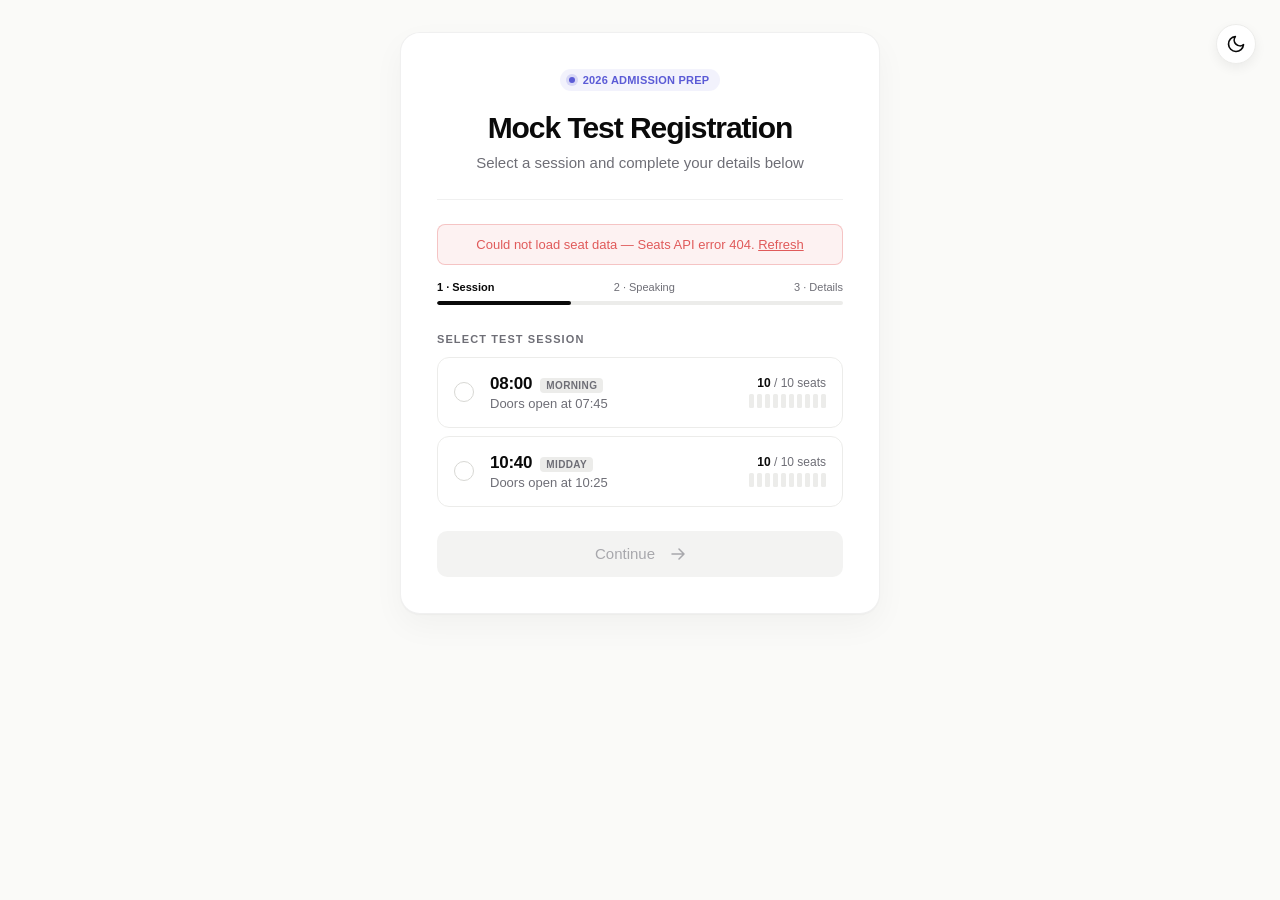
==== commit 6f3e06f2: "Add files via upload" ====
--- a/index.html
+++ b/index.html
@@ -30,7 +30,7 @@
     <div class="header">
       <div class="header-eyebrow">2026 Admission Prep</div>
       <div class="header-title" onclick="onHeaderClick()" style="cursor:default;user-select:none">Mock Test Registration</div>
-      <div class="header-subtitle">Select a session and complete your details below</div>
+      <div id="header-subtitle" class="header-subtitle">Select a session and complete your details below</div>
     </div>
     <div id="main">
       <div class="loading-screen">
--- a/style.css
+++ b/style.css
@@ -144,30 +144,29 @@
 }
 .header-title { font-family: 'Geist', 'Outfit', sans-serif; font-size: 30px; font-weight: 600; color: var(--text); letter-spacing: -0.035em; line-height: 1.1; margin-bottom: 8px; transition: color 0.3s ease; }
 .header-subtitle { font-size: 15px; color: var(--muted); line-height: 1.5; max-width: 380px; margin: 0 auto; transition: color 0.3s ease; }
-    .step-indicator { display:flex; align-items:center; justify-content:center; gap:8px; margin-bottom:1.75rem; }
-    .step-dot {
-      width: 6px;
-      height: 6px;
-      border-radius: 50%;
-      background: var(--border2);
-      transition: all 0.3s cubic-bezier(0.16, 1, 0.3, 1);
-    }
-    .step-dot.active {
-      background: var(--text);
-      transform: scale(1.3);
-      box-shadow: 0 0 0 3px var(--accent-glow);
-    }
-    .step-dot.done { background:var(--green); }
+    /* ========== PROGRESS BAR STYLE ========== */
+    .dl-progress-wrap { margin-bottom: 28px; }
+    .dl-progress-labels { display: flex; justify-content: space-between; font-size: 11px; color: var(--muted); font-weight: 500; margin-bottom: 8px; }
+    .dl-progress-labels span.current { color: var(--text); font-weight: 600; }
+    .dl-progress { height: 4px; background: var(--border2); border-radius: 100px; overflow: hidden; position: relative; }
+    .dl-progress-fill { position: absolute; left: 0; top: 0; height: 100%; background: var(--text); border-radius: 100px; transition: width 0.4s cubic-bezier(0.16, 1, 0.3, 1); }
+
     .section-label { font-size:11px; font-weight:600; letter-spacing:0.1em; text-transform:uppercase; color:var(--muted); margin-bottom:12px; transition: color 0.3s ease; }
-    .time-grid { display:grid; grid-template-columns:1fr 1fr; gap:12px; margin-bottom:1.5rem; }
-    
+    
+    /* ========== TIME SLOTS CONTAINER ========== */
+    .time-grid { display: flex; flex-direction: column; gap: 8px; margin-bottom: 1.5rem; }
+    
+    /* ========== TIME CARD LIST ITEM ========== */
     .time-card {
+      display: flex;
+      align-items: center;
+      gap: 16px;
+      padding: 16px;
       border: 1px solid var(--border2);
       border-radius: 12px;
-      padding: 16px;
+      background: var(--surface);
       cursor: pointer;
-      background: var(--surface);
-      transition: all 0.25s cubic-bezier(0.16, 1, 0.3, 1);
+      transition: all 0.18s cubic-bezier(0.16, 1, 0.3, 1);
       position: relative;
     }
     .time-card:hover:not(.full):not(.selected):not(.mine) {
@@ -190,28 +189,111 @@
       box-shadow: 0 0 0 4px rgba(61, 189, 139, 0.1);
       padding: 15.5px;
     }
-    .time-label { font-family:'Geist','Outfit',sans-serif; font-size:20px; font-weight:600; color:var(--text); margin-bottom:8px; transition: color 0.3s ease; letter-spacing: -0.02em; }
-    .seats-row { display:flex; align-items:center; gap:8px; margin-bottom:7px; }
-    .seats-text { font-size:12px; font-weight:500; color:var(--muted); white-space:nowrap; transition: color 0.3s ease; }
-    .seats-text.urgent { color:var(--amber); font-weight: 600; }
-    .seats-text.full-text { color:var(--red); font-weight: 600; }
-    .seats-text.mine-text { color:var(--green); font-weight: 600; }
-    
-    .seat-bar-bg { flex:1; height:4px; border-radius:100px; background:var(--border2); overflow:hidden; position: relative; }
-    .seat-bar-fill {
-      height:100%;
-      border-radius:100px;
-      background: var(--text) !important; /* Override dynamic green bar color from app.js */
-      transition: background 0.3s ease;
-    }
-    .time-card.urgent .seat-bar-fill {
-      background: var(--amber) !important; /* Amber bar color for urgent slots */
-    }
-    .time-card.full .seat-bar-fill {
-      background: var(--red) !important; /* Red bar color for full slots */
-    }
-    
-    .seat-dots { display:flex; gap:3px; flex-wrap:wrap; margin-top:6px; }
+
+    /* ========== RADIO BUTTON INDICATOR ========== */
+    .time-card-radio {
+      width: 20px;
+      height: 20px;
+      border-radius: 50%;
+      border: 1.5px solid var(--border-focus);
+      flex-shrink: 0;
+      transition: all 0.18s;
+      display: flex;
+      align-items: center;
+      justify-content: center;
+      background: var(--surface);
+    }
+    .time-card.selected .time-card-radio {
+      border-color: var(--text);
+      background: var(--text);
+    }
+    .time-card.selected .time-card-radio::after {
+      content: '';
+      width: 7px;
+      height: 7px;
+      border-radius: 50%;
+      background: var(--surface);
+    }
+    .time-card.mine .time-card-radio {
+      border-color: var(--green);
+      background: var(--green);
+    }
+    .time-card.mine .time-card-radio::after {
+      content: '';
+      width: 7px;
+      height: 7px;
+      border-radius: 50%;
+      background: var(--surface);
+    }
+
+    /* ========== INNER CARD LAYOUT ========== */
+    .time-card-content {
+      flex: 1;
+      min-width: 0;
+      text-align: left;
+    }
+    .time-card-title-row {
+      display: flex;
+      align-items: baseline;
+      gap: 8px;
+    }
+    .time-label {
+      font-family: 'Geist', 'Outfit', sans-serif;
+      font-size: 17px;
+      font-weight: 600;
+      color: var(--text);
+      letter-spacing: -0.015em;
+      margin-bottom: 0;
+      transition: color 0.3s ease;
+    }
+    .time-card-badge {
+      font-size: 10px;
+      padding: 2px 6px;
+      border-radius: 4px;
+      background: var(--border2);
+      color: var(--muted);
+      font-weight: 600;
+      letter-spacing: 0.04em;
+      text-transform: uppercase;
+      transition: all 0.3s ease;
+    }
+    .time-card-badge.urgent {
+      background: var(--speak-dim);
+      color: var(--speak);
+    }
+    .time-card-badge.full {
+      background: var(--red-dim);
+      color: var(--red);
+    }
+    .time-card-badge.mine {
+      background: var(--green-dim);
+      color: var(--green);
+    }
+    .time-card-period {
+      font-size: 13px;
+      color: var(--muted);
+      margin-top: 2px;
+      text-align: left;
+    }
+    .time-card-meter {
+      display: flex;
+      flex-direction: column;
+      align-items: flex-end;
+      gap: 4px;
+      flex-shrink: 0;
+    }
+    .time-card-count {
+      font-size: 12px;
+      color: var(--muted);
+      font-variant-numeric: tabular-nums;
+      font-weight: 500;
+    }
+    .time-card-count strong {
+      color: var(--text);
+      font-weight: 600;
+    }
+    
+    .seat-dots { display:flex; gap:3px; }
     .seat-dot {
       width: 5px;
       height: 14px;
@@ -675,4 +757,86 @@
         transition-duration: 0s !important;
         transition-delay: 0s !important;
       }
+    }
+
+    /* ========== SPEAKING-GRID STEP ========== */
+    .speak-hint {
+      font-size: 12px;
+      color: var(--muted);
+      margin-bottom: 12px;
+      line-height: 1.5;
+    }
+    .speak-grid {
+      display: grid;
+      grid-template-columns: repeat(auto-fill, minmax(96px, 1fr));
+      gap: 8px;
+      margin-bottom: 14px;
+    }
+    .speak-cell {
+      border: 1px solid var(--border);
+      border-radius: 8px;
+      padding: 10px 8px;
+      text-align: center;
+      cursor: pointer;
+      background: var(--surface);
+      transition: all 0.18s ease;
+      user-select: none;
+    }
+    .speak-cell:hover:not(.disabled) {
+      border-color: var(--border-focus, var(--primary));
+      transform: translateY(-1px);
+      box-shadow: 0 4px 10px rgba(0, 0, 0, 0.06);
+    }
+    .speak-cell.selected {
+      border-color: var(--primary);
+      background: rgba(61, 189, 139, 0.08);
+      box-shadow: 0 0 0 2px rgba(61, 189, 139, 0.25) inset;
+    }
+    .speak-cell.disabled {
+      cursor: not-allowed;
+      opacity: 0.45;
+      background: var(--surface2, rgba(255, 255, 255, 0.02));
+    }
+    .speak-cell.blocked {
+      background-image: repeating-linear-gradient(
+        45deg,
+        transparent,
+        transparent 6px,
+        rgba(224, 90, 90, 0.06) 6px,
+        rgba(224, 90, 90, 0.06) 12px
+      );
+    }
+    .speak-cell.full {
+      border-color: rgba(224, 90, 90, 0.35);
+    }
+    .speak-time {
+      font-size: 15px;
+      font-weight: 600;
+      letter-spacing: 0.02em;
+      color: var(--text);
+    }
+    .speak-cell.disabled .speak-time {
+      color: var(--muted);
+    }
+    .speak-seats {
+      font-size: 11px;
+      color: var(--muted);
+      margin-top: 4px;
+    }
+    .speak-seats strong {
+      color: var(--primary);
+    }
+    .speak-cell.selected .speak-seats strong {
+      color: var(--primary);
+    }
+    .speak-cell.disabled .speak-seats strong {
+      color: inherit;
+    }
+    @media (max-width: 520px) {
+      .speak-grid {
+        grid-template-columns: repeat(auto-fill, minmax(78px, 1fr));
+        gap: 6px;
+      }
+      .speak-cell { padding: 8px 6px; }
+      .speak-time { font-size: 13px; }
     }
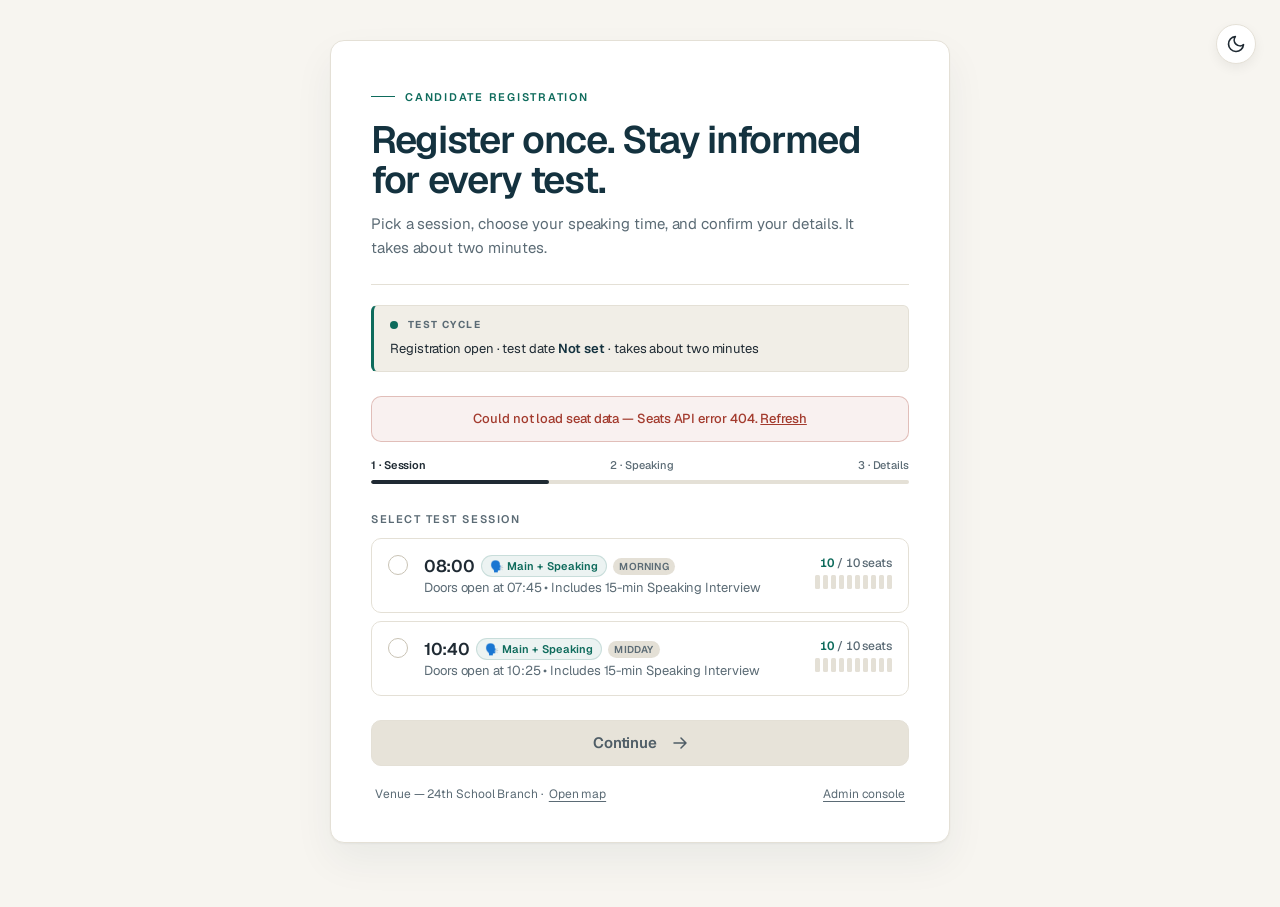
==== commit 669c68ca: "Update from ML AI Code" ====
--- a/index.html
+++ b/index.html
@@ -1,47 +1,51 @@
-<!DOCTYPE html>
-<html lang="en">
-<head>
-  <meta charset="UTF-8" />
-  <meta name="viewport" content="width=device-width, initial-scale=1.0"/>
-  <meta http-equiv="Content-Security-Policy" content="default-src 'self'; script-src 'self' 'unsafe-inline'; style-src 'self' 'unsafe-inline' https://fonts.googleapis.com; font-src https://fonts.gstatic.com; connect-src 'self'; img-src 'self' data:;">
-  <title>Mock Test Registration</title>
-  <link rel="preconnect" href="https://fonts.googleapis.com">
-  <link rel="preconnect" href="https://fonts.gstatic.com" crossorigin>
-  <link href="https://fonts.googleapis.com/css2?family=Geist:wght@400;500;600;700&family=Spectral:wght@400;500;600&family=Outfit:wght@400;500;600&display=swap" rel="stylesheet">
-  <script>
-    (function() {
-      try {
-        var saved = localStorage.getItem('theme');
-        var prefersDark = window.matchMedia('(prefers-color-scheme: dark)').matches;
-        if (saved === 'dark' || (!saved && prefersDark)) {
-          document.documentElement.setAttribute('data-theme', 'dark');
-        } else {
-          document.documentElement.setAttribute('data-theme', 'light');
-        }
-      } catch (e) {}
-    })();
-  </script>
-  <link rel="stylesheet" href="style.css">
-  
-</head>
-<body>
-  <button id="theme-toggle-btn" class="theme-toggle-fab" aria-label="Toggle theme"></button>
-  <div id="app">
-    <div class="header">
-      <div class="header-eyebrow">2026 Admission Prep</div>
-      <div class="header-title" onclick="onHeaderClick()" style="cursor:default;user-select:none">Mock Test Registration</div>
-      <div id="header-subtitle" class="header-subtitle">Select a session and complete your details below</div>
-    </div>
-    <div id="main">
-      <div class="loading-screen">
-        <div class="loading-dots">
-          <div class="loading-dot"></div><div class="loading-dot"></div><div class="loading-dot"></div>
-        </div>
-        <div class="loading-text">Loading seat availability…</div>
-      </div>
-    </div>
-  </div>
-  <script src="app.js"></script>
-  
-</body>
-</html>
+<!DOCTYPE html>
+<html lang="en">
+<head>
+  <meta charset="UTF-8" />
+  <meta name="viewport" content="width=device-width, initial-scale=1.0"/>
+  <meta http-equiv="Content-Security-Policy" content="default-src 'self'; script-src 'self' 'unsafe-inline'; style-src 'self' 'unsafe-inline'; font-src 'self'; connect-src 'self'; img-src 'self' data:;">
+  <meta name="description" content="Register for the mock test, choose your session and speaking time, and keep your place across test cycles." />
+  <meta name="theme-color" content="#F7F5F0" />
+  <title>Mock Test Registration</title>
+  <link rel="preload" href="fonts/geist-variable.woff2" as="font" type="font/woff2" crossorigin>
+  <script>
+    (function() {
+      try {
+        var saved = localStorage.getItem('theme');
+        var prefersDark = window.matchMedia('(prefers-color-scheme: dark)').matches;
+        if (saved === 'dark' || (!saved && prefersDark)) {
+          document.documentElement.setAttribute('data-theme', 'dark');
+        } else {
+          document.documentElement.setAttribute('data-theme', 'light');
+        }
+      } catch (e) {}
+    })();
+  </script>
+  <link rel="stylesheet" href="style.css">
+</head>
+<body>
+  <button id="theme-toggle-btn" class="theme-toggle-fab" type="button" aria-label="Toggle theme"></button>
+  <div id="app">
+    <header class="header">
+      <div class="header-eyebrow">Candidate registration</div>
+      <h1 class="header-title" id="app-title" onclick="onHeaderClick()">Register once. Stay informed for every test.</h1>
+      <p id="header-subtitle" class="header-subtitle">Your registration follows the current test cycle — when a new test opens, your profile carries over and you pick a seat for the new date.</p>
+    </header>
+    <div id="cycle-status" class="cycle-status" role="status" aria-live="polite"></div>
+    <main id="main">
+      <div class="loading-screen" aria-busy="true">
+        <div class="skeleton-row"><div><div class="skeleton-bar sk-name" style="width:56%"></div><div class="skeleton-bar sk-meta" style="width:34%"></div></div><div class="skeleton-bar sk-btn"></div></div>
+        <div class="skeleton-row"><div><div class="skeleton-bar sk-name" style="width:46%"></div><div class="skeleton-bar sk-meta" style="width:28%"></div></div><div class="skeleton-bar sk-btn"></div></div>
+        <div class="loading-text">Checking seat availability…</div>
+      </div>
+    </main>
+    <footer class="site-footer">
+      <span class="venue">Venue — 24th School Branch ·
+        <a href="https://maps.app.goo.gl/TTibuZHDg4HzDf4E8" target="_blank" rel="noopener">Open map</a>
+      </span>
+      <a class="admin-link" href="#/admin">Admin console</a>
+    </footer>
+  </div>
+  <script src="app.js"></script>
+</body>
+</html>
--- a/style.css
+++ b/style.css
@@ -9,6 +9,7 @@
   --border-focus: #d8d8d4;
   --text: #0a0a0a;
   --muted: #6e6e76;
+  --primary: var(--accent);
   
   --accent: #5b5bd6;
   --accent-dim: rgba(91, 91, 214, 0.08);
@@ -49,6 +50,7 @@
   --border-focus: rgba(255, 255, 255, 0.12);
   --text: #f0f0f2;
   --muted: #9a9aa6;
+  --primary: var(--accent);
   
   --accent: #8e8eff;
   --accent-dim: rgba(142, 142, 255, 0.12);
@@ -257,6 +259,27 @@
       text-transform: uppercase;
       transition: all 0.3s ease;
     }
+    .session-type-badge {
+      font-size: 11px;
+      padding: 3px 8px;
+      border-radius: 6px;
+      font-weight: 600;
+      letter-spacing: 0.01em;
+      display: inline-flex;
+      align-items: center;
+      gap: 4px;
+      transition: all 0.3s ease;
+    }
+    .session-type-badge.speaking {
+      background: rgba(124, 58, 237, 0.12);
+      color: #7c3aed;
+      border: 1px solid rgba(124, 58, 237, 0.25);
+    }
+    .session-type-badge.lr-only {
+      background: rgba(14, 165, 233, 0.12);
+      color: #0284c7;
+      border: 1px solid rgba(14, 165, 233, 0.25);
+    }
     .time-card-badge.urgent {
       background: var(--speak-dim);
       color: var(--speak);
@@ -559,6 +582,7 @@
     .err-banner { background:var(--red-dim); border:1px solid var(--red-border); border-radius:8px; padding:12px 16px; font-size:13px; color:var(--red); text-align:center; margin-bottom:1rem; font-weight: 500; }
     
     /* admin */
+    #app.admin-mode { max-width: 720px; }
     .admin-panel { width:100%; animation: adminFadeIn 0.2s ease-out; }
     @keyframes adminFadeIn { from { opacity: 0; } to { opacity: 1; } }
     .admin-title { font-family:'Geist','Outfit',sans-serif; font-size:20px; font-weight:600; color:var(--text); margin-bottom:6px; transition: color 0.3s ease; }
@@ -595,6 +619,7 @@
     .enable-all-btn:hover { background:rgba(230,138,58,0.12); }
     .admin-input { width:100%; height:42px; padding:0 12px; border:1px solid var(--border2); border-radius:8px; font-size:15px; font-family:'Geist','Outfit',sans-serif; color:var(--text); background:var(--surface); outline:none; margin-bottom:10px; transition: all 0.2s; }
     input[type='datetime-local'].admin-input { height:auto; padding:10px 12px; }
+    textarea.admin-input { height:auto; }
     .admin-input:focus { border-color:var(--text); box-shadow: 0 0 0 4px var(--accent-glow); }
     .admin-row { display:flex; gap:8px; margin-bottom:10px; }
     .admin-row .admin-input { margin-bottom:0; }
@@ -839,4 +864,786 @@
       }
       .speak-cell { padding: 8px 6px; }
       .speak-time { font-size: 13px; }
-    }+
+      .admin-tabs {
+        overflow-x: auto;
+        white-space: nowrap;
+        display: flex;
+        gap: 8px;
+        -webkit-overflow-scrolling: touch;
+        scrollbar-width: none;
+        border-bottom: 1px solid var(--border2);
+        padding-bottom: 4px;
+        margin-bottom: 1rem;
+      }
+      .admin-tabs::-webkit-scrollbar {
+        display: none;
+      }
+      .admin-tab {
+        flex: 0 0 auto;
+        padding: 8px 12px;
+        font-size: 12px;
+      }
+    }
+/* =====================================================================
+   Civic Registration Desk — design layer
+   A public-service counter: warm paper, ink headings, one green accent,
+   plain status language, explicit recovery paths.
+   ===================================================================== */
+@font-face {
+  font-family: 'Geist';
+  src: url('fonts/geist-variable.woff2') format('woff2-variations'),
+       url('fonts/geist-variable.woff2') format('woff2');
+  font-weight: 100 900;
+  font-style: normal;
+  font-display: swap;
+}
+:root {
+  --bg: #F7F5F0;
+  --surface: #FFFFFF;
+  --surface2: #F1EEE7;
+  --border: rgba(20, 50, 63, 0.10);
+  --border2: #E4E0D6;
+  --border-focus: #C9C3B5;
+  --text: #1F2A33;
+  --heading: #14323F;
+  --muted: #5B6B75;
+  --primary: #0E6B5C;
+  --accent: #0E6B5C;
+  --accent-dim: rgba(14, 107, 92, 0.08);
+  --accent-glow: rgba(14, 107, 92, 0.16);
+  --green: #0E6B5C;
+  --green-dim: rgba(14, 107, 92, 0.09);
+  --green-border: rgba(14, 107, 92, 0.28);
+  --red: #A33B2E;
+  --red-dim: rgba(163, 59, 46, 0.07);
+  --red-border: rgba(163, 59, 46, 0.28);
+  --amber: #8A5A17;
+  --amber-dim: rgba(138, 90, 23, 0.10);
+  --main: #0E6B5C;
+  --main-dim: rgba(14, 107, 92, 0.08);
+  --speak: #8A5A17;
+  --speak-dim: rgba(138, 90, 23, 0.10);
+  --btn-primary-bg: #14323F;
+  --btn-primary-text: #F7F5F0;
+  --btn-primary-hover: #0E2A35;
+  --btn-primary-shadow: rgba(20, 50, 63, 0.18);
+  --disabled-bg: #E7E3D9;
+  --disabled-text: #4F5D66;
+  --card-shadow: 0 1px 2px rgba(20, 50, 63, 0.05), 0 18px 40px rgba(20, 50, 63, 0.06);
+  --body-radial: none;
+
+  --sp-1: 4px; --sp-2: 8px; --sp-3: 12px; --sp-4: 16px;
+  --sp-5: 24px; --sp-6: 32px; --sp-7: 48px;
+  --radius: 10px; --radius-sm: 6px; --radius-lg: 14px;
+  --ease: cubic-bezier(0.22, 0.61, 0.36, 1);
+  --t-fast: 140ms; --t-base: 220ms; --t-slow: 340ms;
+}
+[data-theme="dark"] {
+  --bg: #101A1C;
+  --surface: #162326;
+  --surface2: #1B2A2D;
+  --border: rgba(232, 239, 236, 0.10);
+  --border2: #26383B;
+  --border-focus: #3A5054;
+  --text: #E4EDEA;
+  --heading: #F2F7F4;
+  --muted: #9DB0AA;
+  --primary: #5FD3B4;
+  --accent: #5FD3B4;
+  --accent-dim: rgba(95, 211, 180, 0.10);
+  --accent-glow: rgba(95, 211, 180, 0.20);
+  --green: #5FD3B4;
+  --green-dim: rgba(95, 211, 180, 0.10);
+  --green-border: rgba(95, 211, 180, 0.30);
+  --red: #F09A86;
+  --red-dim: rgba(240, 154, 134, 0.10);
+  --red-border: rgba(240, 154, 134, 0.30);
+  --amber: #E6BE7A;
+  --amber-dim: rgba(230, 190, 122, 0.12);
+  --main: #5FD3B4;
+  --main-dim: rgba(95, 211, 180, 0.10);
+  --speak: #E6BE7A;
+  --speak-dim: rgba(230, 190, 122, 0.12);
+  --btn-primary-bg: #5FD3B4;
+  --btn-primary-text: #0C2024;
+  --btn-primary-hover: #7BE0C6;
+  --btn-primary-shadow: rgba(0, 0, 0, 0.4);
+  --disabled-bg: #223437;
+  --disabled-text: #A9BBB5;
+  --card-shadow: 0 1px 0 rgba(255, 255, 255, 0.03) inset, 0 24px 60px rgba(0, 0, 0, 0.45);
+}
+
+html { -webkit-text-size-adjust: 100%; }
+body {
+  background: var(--bg);
+  color: var(--text);
+  font-family: 'Geist', system-ui, -apple-system, 'Segoe UI', sans-serif;
+  padding: clamp(16px, 4vw, 40px) 16px 64px;
+  letter-spacing: -0.005em;
+}
+h1, h2, h3, h4, .header-title, .manage-title, .admin-title, .mode-card-title {
+  font-family: 'Geist', system-ui, sans-serif;
+  color: var(--heading);
+}
+::selection { background: var(--accent); color: #fff; }
+
+/* Focus: one visible ring everywhere */
+a:focus-visible, button:focus-visible, input:focus-visible, select:focus-visible,
+textarea:focus-visible, [tabindex]:focus-visible, .time-card:focus-visible,
+.speak-cell:focus-visible, .radio-card:focus-visible {
+  outline: 2px solid var(--accent);
+  outline-offset: 2px;
+  border-radius: var(--radius-sm);
+}
+
+#app {
+  max-width: 620px;
+  padding: clamp(20px, 4vw, 40px);
+  border: 1px solid var(--border2);
+  border-radius: var(--radius-lg);
+  background: var(--surface);
+  box-shadow: var(--card-shadow);
+}
+#app.admin-mode {
+  max-width: 1120px;
+  padding: 0;
+  overflow: hidden;
+}
+
+/* ---------- Masthead: editorial, left aligned ---------- */
+.header {
+  text-align: left;
+  padding-bottom: var(--sp-5);
+  margin-bottom: var(--sp-5);
+  border-bottom: 1px solid var(--border2);
+}
+.header-eyebrow {
+  display: inline-flex;
+  align-items: center;
+  gap: 10px;
+  padding: 0;
+  background: none;
+  border-radius: 0;
+  box-shadow: none;
+  color: var(--accent);
+  font-size: 11px;
+  font-weight: 600;
+  letter-spacing: 0.16em;
+  text-transform: uppercase;
+  margin-bottom: var(--sp-4);
+}
+.header-eyebrow::before {
+  content: '';
+  width: 24px;
+  height: 1px;
+  border-radius: 0;
+  background: var(--accent);
+  box-shadow: none;
+  animation: none;
+}
+.header-title {
+  font-size: clamp(27px, 5.4vw, 38px);
+  font-weight: 600;
+  line-height: 1.06;
+  letter-spacing: -0.035em;
+  color: var(--heading);
+  margin-bottom: var(--sp-3);
+  cursor: default;
+  user-select: none;
+}
+.header-subtitle {
+  margin: 0;
+  max-width: 52ch;
+  font-size: 15px;
+  line-height: 1.6;
+  color: var(--muted);
+}
+
+/* ---------- Cycle status banner (signature element) ---------- */
+.cycle-status:empty { display: none; }
+.cycle-status {
+  display: flex;
+  flex-wrap: wrap;
+  align-items: center;
+  gap: var(--sp-3);
+  padding: var(--sp-3) var(--sp-4);
+  margin: -4px 0 var(--sp-5);
+  background: var(--surface2);
+  border: 1px solid var(--border2);
+  border-left: 3px solid var(--accent);
+  border-radius: var(--radius-sm);
+  font-size: 13px;
+  line-height: 1.45;
+  color: var(--text);
+}
+.cycle-status .cs-dot {
+  width: 8px; height: 8px; border-radius: 50%;
+  background: var(--accent); flex: 0 0 auto;
+}
+.cycle-status.cs-warn { border-left-color: var(--amber); }
+.cycle-status.cs-warn .cs-dot { background: var(--amber); }
+.cycle-status.cs-off { border-left-color: var(--muted); }
+.cycle-status.cs-off .cs-dot { background: var(--muted); }
+.cycle-status .cs-label {
+  font-size: 10px; font-weight: 700; letter-spacing: 0.14em;
+  text-transform: uppercase; color: var(--muted);
+}
+.cycle-status .cs-text { flex: 1 1 220px; min-width: 0; }
+.cycle-status strong { color: var(--heading); font-weight: 600; }
+.cycle-status a { color: var(--accent); font-weight: 600; text-decoration: underline; text-underline-offset: 2px; }
+
+/* ---------- Typographic rhythm ---------- */
+.section-label {
+  font-size: 11px;
+  letter-spacing: 0.14em;
+  color: var(--muted);
+  font-weight: 600;
+}
+.step-view-container.animate-step { animation: stepIn var(--t-slow) var(--ease); }
+@keyframes stepIn {
+  from { opacity: 0; transform: translateY(6px); }
+  to { opacity: 1; transform: none; }
+}
+
+/* ---------- Cards ---------- */
+.time-card {
+  border: 1px solid var(--border2);
+  border-radius: var(--radius);
+  padding: var(--sp-4);
+  background: var(--surface);
+  transition: border-color var(--t-fast) var(--ease), box-shadow var(--t-fast) var(--ease),
+              transform var(--t-fast) var(--ease), background var(--t-fast) var(--ease);
+}
+.time-card:hover:not(.full):not(.selected):not(.mine) {
+  border-color: var(--accent);
+  background: var(--surface2);
+  transform: translateY(-1px);
+}
+.time-card.selected {
+  border: 1.5px solid var(--accent) !important;
+  background: var(--accent-dim);
+  box-shadow: 0 0 0 3px var(--accent-glow) !important;
+  padding: calc(var(--sp-4) - 0.5px);
+}
+.time-card.mine {
+  border: 1.5px solid var(--green) !important;
+  background: var(--green-dim);
+  box-shadow: none;
+  padding: calc(var(--sp-4) - 0.5px);
+}
+/* Radio and seat meter pin to the title line instead of floating to the
+   vertical centre of a multi-line card. */
+.time-card { align-items: flex-start; }
+.time-card-title-row { align-items: baseline; }
+.time-card-content .time-card-count { font-variant-numeric: tabular-nums; }
+.time-card-count strong, .ec-seats strong, .speak-seats strong { color: var(--accent); }
+.radio-circle { border-color: var(--border-focus); }
+.radio-circle.on { border-color: var(--accent); background: var(--accent); }
+
+/* A full session stays visible and legible on every theme; only its text
+   dims. Whole-card 40% opacity erased it against the dark surface. */
+.time-card.full {
+  opacity: 1;
+  background: var(--surface2);
+  border-style: dashed;
+}
+.time-card.full .time-label,
+.time-card.full .time-card-period,
+.time-card.full .time-card-meter,
+.time-card.full .session-type-badge { opacity: 0.7; }
+
+.session-type-badge.speaking {
+  background: var(--accent-dim);
+  color: var(--accent);
+  border-color: var(--accent-glow);
+}
+.session-type-badge.lr-only {
+  background: var(--surface2);
+  color: var(--muted);
+  border-color: var(--border2);
+}
+
+.booking-card {
+  border: 1px solid var(--border2);
+  border-radius: var(--radius);
+  background: var(--surface);
+  overflow: hidden;
+  /* Entrance is owned by .step-view-container; a per-render animation here
+     hid the card for 0.25s on every state update. */
+  animation: none;
+}
+.booking-row { padding: var(--sp-3) var(--sp-4); border-bottom: 1px solid var(--border2); }
+.booking-row:last-child { border-bottom: none; }
+.booking-row-label { font-size: 11px; letter-spacing: 0.08em; text-transform: uppercase; color: var(--muted); }
+.booking-row-val { font-variant-numeric: tabular-nums; }
+
+.recap-pill, .mode-badge, .session-type-badge, .time-card-badge {
+  border-radius: 100px;
+  letter-spacing: 0.02em;
+}
+
+/* ---------- Controls ---------- */
+.btn-primary, .btn-secondary, .btn-green, .btn-danger,
+.add-session-btn, .enable-all-btn {
+  min-height: 46px;
+  border-radius: var(--radius);
+  font-family: inherit;
+  font-size: 15px;
+  font-weight: 600;
+  letter-spacing: -0.005em;
+  transition: background var(--t-fast) var(--ease), border-color var(--t-fast) var(--ease),
+              transform var(--t-fast) var(--ease), box-shadow var(--t-fast) var(--ease);
+}
+.btn-primary {
+  background: var(--btn-primary-bg);
+  color: var(--btn-primary-text);
+  border: 1px solid var(--btn-primary-bg);
+  box-shadow: 0 1px 0 rgba(255, 255, 255, 0.06) inset;
+}
+.btn-primary:hover:not(:disabled) { background: var(--btn-primary-hover); border-color: var(--btn-primary-hover); }
+.btn-primary:active:not(:disabled) { transform: translateY(1px); }
+.btn-primary:disabled,
+.btn-green:disabled,
+.btn-danger:disabled,
+.btn-secondary:disabled {
+  opacity: 1;
+  cursor: not-allowed;
+  background: var(--disabled-bg);
+  color: var(--disabled-text);
+  border-color: var(--border2);
+  box-shadow: none;
+}
+.btn-secondary {
+  background: transparent;
+  color: var(--heading);
+  border: 1px solid var(--border2);
+}
+.btn-secondary:hover:not(:disabled) { background: var(--surface2); border-color: var(--border-focus); }
+.btn-green { background: var(--accent-dim); color: var(--accent); border: 1px solid var(--green-border); }
+.btn-green:hover:not(:disabled) { background: var(--green-dim); }
+.btn-danger { background: transparent; color: var(--red); border: 1px solid var(--red-border); }
+.btn-danger:hover:not(:disabled) { background: var(--red-dim); }
+
+.field-label { font-size: 12px; font-weight: 600; letter-spacing: 0.02em; color: var(--heading); }
+.field-input, .admin-input, .session-input, .seats-input, .teach-input, .student-search {
+  min-height: 46px;
+  border: 1px solid var(--border2);
+  border-radius: var(--radius);
+  background: var(--surface);
+  color: var(--text);
+  font-family: inherit;
+  font-size: 15px;
+  transition: border-color var(--t-fast) var(--ease), box-shadow var(--t-fast) var(--ease);
+}
+.field-input:focus, .admin-input:focus, .session-input:focus, .seats-input:focus,
+.teach-input:focus, .student-search:focus {
+  outline: none;
+  border-color: var(--accent);
+  box-shadow: 0 0 0 3px var(--accent-glow);
+}
+.field-input.error { border-color: var(--red); box-shadow: 0 0 0 3px var(--red-dim); }
+.error-msg { color: var(--red); font-size: 12px; }
+.phone-prefix { border-color: var(--border2); border-radius: var(--radius) 0 0 var(--radius); background: var(--surface2); }
+
+.radio-card, .exam-card, .mode-card {
+  border: 1px solid var(--border2);
+  border-radius: var(--radius);
+  background: var(--surface);
+  transition: border-color var(--t-fast) var(--ease), background var(--t-fast) var(--ease);
+}
+.radio-card:hover, .exam-card:hover, .mode-card:hover { border-color: var(--accent); }
+.radio-card.on, .radio-card.selected, .exam-card.selected {
+  border-color: var(--accent);
+  background: var(--accent-dim);
+}
+
+/* ---------- Speaking grid ---------- */
+.speak-cell {
+  border: 1px solid var(--border2);
+  border-radius: var(--radius-sm);
+  background: var(--surface);
+  min-height: 56px;
+  transition: border-color var(--t-fast) var(--ease), background var(--t-fast) var(--ease);
+}
+.speak-cell:hover:not(.disabled):not(.full) { border-color: var(--accent); background: var(--surface2); }
+.speak-cell.selected { border: 1.5px solid var(--accent); background: var(--accent-dim); }
+.speak-time { font-variant-numeric: tabular-nums; }
+
+/* ---------- Banners and states ---------- */
+.err-banner {
+  background: var(--red-dim);
+  border: 1px solid var(--red-border);
+  border-radius: var(--radius);
+  color: var(--red);
+  padding: var(--sp-3) var(--sp-4);
+  font-size: 13px;
+  line-height: 1.5;
+}
+.deadline-banner, .countdown-banner, .deadline-warning {
+  border-radius: var(--radius);
+  border: 1px solid var(--border2);
+  background: var(--surface2);
+  color: var(--text);
+}
+.deadline-warning { border-color: var(--red-border); background: var(--red-dim); color: var(--red); }
+.loading-screen { gap: var(--sp-3); padding: var(--sp-7) 0; }
+.loading-text { color: var(--muted); font-size: 14px; }
+.skeleton-bar { background: linear-gradient(90deg, var(--surface2), var(--border2), var(--surface2)); background-size: 200% 100%; animation: sk 1.4s linear infinite; border-radius: var(--radius-sm); }
+@keyframes sk { from { background-position: 200% 0; } to { background-position: -200% 0; } }
+
+.success-screen { text-align: left; }
+.success-screen .manage-title { font-size: clamp(24px, 4.6vw, 32px); letter-spacing: -0.03em; }
+.success-icon {
+  width: 44px; height: 44px;
+  border-radius: 50%;
+  background: var(--green-dim);
+  border: 1px solid var(--green-border);
+  display: flex; align-items: center; justify-content: center;
+  animation: iconPop var(--t-slow) var(--ease);
+}
+@keyframes iconPop { from { transform: scale(0.8); opacity: 0; } to { transform: none; opacity: 1; } }
+.confetti-wrap { display: none; }
+.manage-sub { color: var(--muted); }
+
+/* ---------- Toasts ---------- */
+.toast-container { bottom: 20px; }
+.toast {
+  border-radius: var(--radius);
+  border: 1px solid var(--border2);
+  background: var(--heading);
+  color: var(--bg);
+  box-shadow: 0 10px 30px rgba(20, 50, 63, 0.18);
+  font-size: 13px;
+}
+.toast.error { background: var(--red); color: #fff; border-color: transparent; }
+.toast.success { background: var(--accent); color: #fff; border-color: transparent; }
+.toast.info { background: var(--accent-dim); color: var(--accent); border-color: var(--accent-glow); }
+[data-theme="dark"] .toast.error,
+[data-theme="dark"] .toast.success { color: #0C2024; }
+
+/* ---------- Footer ---------- */
+.site-footer {
+  max-width: 620px;
+  margin: 20px auto 0;
+  padding: 0 4px;
+  display: flex;
+  flex-wrap: wrap;
+  gap: 8px 20px;
+  justify-content: space-between;
+  align-items: center;
+  font-size: 12px;
+  color: var(--muted);
+}
+.site-footer a { color: var(--muted); text-decoration: underline; text-underline-offset: 3px; }
+.site-footer a:hover { color: var(--accent); }
+.site-footer .venue { display: inline-flex; align-items: center; gap: 6px; }
+
+/* ---------- Admin console page ---------- */
+.admin-page { text-align: left; }
+.admin-head {
+  display: flex;
+  flex-wrap: wrap;
+  gap: var(--sp-4);
+  align-items: flex-end;
+  justify-content: space-between;
+  padding: var(--sp-5) clamp(16px, 3vw, 32px) var(--sp-4);
+  border-bottom: 1px solid var(--border2);
+  background: var(--surface);
+}
+.admin-head .admin-eyebrow {
+  font-size: 11px; font-weight: 600; letter-spacing: 0.16em;
+  text-transform: uppercase; color: var(--accent); margin-bottom: 8px;
+}
+.admin-page-title {
+  font-size: clamp(24px, 3vw, 30px);
+  letter-spacing: -0.03em;
+  line-height: 1.1;
+}
+.admin-page-sub { font-size: 13px; color: var(--muted); margin-top: 6px; }
+.admin-head-actions { display: flex; gap: 8px; flex-wrap: wrap; }
+.admin-head-actions .btn-secondary, .admin-head-actions .btn-danger { min-height: 38px; font-size: 13px; padding: 0 14px; }
+
+.admin-stats {
+  display: grid;
+  grid-template-columns: repeat(auto-fit, minmax(150px, 1fr));
+  gap: 1px;
+  background: var(--border2);
+  border-bottom: 1px solid var(--border2);
+}
+.admin-stat { background: var(--surface); padding: var(--sp-4) clamp(16px, 3vw, 32px); }
+.admin-stat-label {
+  font-size: 10px; font-weight: 700; letter-spacing: 0.14em;
+  text-transform: uppercase; color: var(--muted); margin-bottom: 6px;
+}
+.admin-stat-value {
+  font-size: 24px; font-weight: 600; color: var(--heading);
+  font-variant-numeric: tabular-nums; letter-spacing: -0.02em;
+}
+.admin-stat-value.small { font-size: 15px; font-weight: 500; }
+
+.admin-body {
+  display: grid;
+  grid-template-columns: 208px minmax(0, 1fr);
+  align-items: start;
+}
+.admin-nav {
+  display: flex;
+  flex-direction: column;
+  gap: 2px;
+  padding: var(--sp-4) var(--sp-3);
+  border-right: 1px solid var(--border2);
+  position: sticky;
+  top: 0;
+  align-self: start;
+  background: var(--surface);
+}
+.admin-nav button {
+  display: flex;
+  align-items: center;
+  justify-content: space-between;
+  gap: 8px;
+  width: 100%;
+  min-height: 40px;
+  padding: 0 12px;
+  border: 0;
+  border-radius: var(--radius-sm);
+  background: none;
+  color: var(--text);
+  font: inherit;
+  font-size: 13.5px;
+  font-weight: 500;
+  text-align: left;
+  cursor: pointer;
+  transition: background var(--t-fast) var(--ease), color var(--t-fast) var(--ease);
+}
+.admin-nav button:hover { background: var(--surface2); }
+.admin-nav button[aria-current="page"] {
+  background: var(--accent-dim);
+  color: var(--accent);
+  font-weight: 600;
+  box-shadow: inset 2px 0 0 var(--accent);
+}
+.admin-nav .admin-tab-badge { background: var(--surface2); color: var(--muted); border-radius: 100px; padding: 1px 7px; font-size: 11px; }
+.admin-nav button[aria-current="page"] .admin-tab-badge { background: var(--surface); color: var(--accent); }
+
+.admin-content { padding: var(--sp-5) clamp(16px, 3vw, 32px) var(--sp-7); min-width: 0; }
+.admin-content .admin-tabs { display: none; }
+.admin-content .admin-panel { max-width: none !important; padding: 0 !important; border: 0 !important; background: none !important; box-shadow: none !important; border-radius: 0 !important; }
+.admin-content .admin-title { font-size: 19px; letter-spacing: -0.02em; margin-bottom: 4px; }
+.admin-content .admin-sub { color: var(--muted); font-size: 13px; }
+.admin-content .admin-row { border-bottom: 1px solid var(--border2); }
+.admin-content .admin-input { min-height: 42px; }
+.admin-content .btn-primary, .admin-content .btn-secondary, .admin-content .btn-danger { min-height: 40px; font-size: 13.5px; }
+.admin-content .session-row, .admin-content .sched-box {
+  border: 1px solid var(--border2);
+  border-radius: var(--radius);
+  background: var(--surface);
+}
+.admin-content .student-search-wrap { position: relative; }
+.admin-content .results-table th { font-size: 10px; letter-spacing: 0.1em; text-transform: uppercase; color: var(--muted); }
+
+.admin-login-wrap { max-width: 460px; margin: 0 auto; padding: clamp(24px, 6vw, 64px) 20px; }
+.admin-login-wrap .admin-panel { border: 1px solid var(--border2); border-radius: var(--radius-lg); padding: var(--sp-5); background: var(--surface); }
+
+/* Admin chrome replaces the old FAB styling on the page. The title stays
+   visible in admin mode: it is the secret 5-click entrance, and hiding it
+   would leave no way back into the console after a logout on #/admin. */
+#app.admin-mode .admin-fab, #app.admin-mode .site-footer { display: none; }
+#app.admin-mode .header .header-subtitle { display: none; }
+
+/* ---------- Responsive ---------- */
+@media (max-width: 820px) {
+  .admin-body { grid-template-columns: 1fr; }
+  .admin-nav {
+    flex-direction: row;
+    overflow-x: auto;
+    gap: 4px;
+    border-right: 0;
+    border-bottom: 1px solid var(--border2);
+    position: static;
+    padding: 10px 12px;
+    scrollbar-width: none;
+  }
+  .admin-nav::-webkit-scrollbar { display: none; }
+  .admin-nav button { width: auto; flex: 0 0 auto; white-space: nowrap; padding: 0 14px; }
+  .admin-nav button[aria-current="page"] { box-shadow: inset 0 -2px 0 var(--accent); }
+}
+@media (max-width: 520px) {
+  body { padding: 12px 10px 40px; }
+  #app { border-radius: 12px; }
+  #app.admin-mode { padding: 0; border-radius: 12px; }
+  .site-footer { padding: 0 2px; }
+  .btn-primary, .btn-secondary, .btn-green, .btn-danger { width: 100%; }
+  .admin-head-actions { width: 100%; }
+  .admin-head-actions .btn-secondary, .admin-head-actions .btn-danger { width: auto; flex: 1 1 auto; }
+}
+
+@media (prefers-reduced-motion: reduce) {
+  *, *::before, *::after {
+    animation-duration: 0.01ms !important;
+    animation-iteration-count: 1 !important;
+    transition-duration: 0.01ms !important;
+    scroll-behavior: auto !important;
+  }
+}
+
+/* ---------- New-cycle panel ---------- */
+.cycle-panel {
+  border: 1px solid var(--border2);
+  border-left: 3px solid var(--amber);
+  border-radius: var(--radius);
+  background: var(--surface);
+  padding: clamp(18px, 4vw, 28px);
+}
+.cycle-panel-eyebrow {
+  font-size: 11px; font-weight: 700; letter-spacing: 0.16em;
+  text-transform: uppercase; color: var(--amber); margin-bottom: 10px;
+}
+.cycle-panel-title {
+  font-size: clamp(22px, 4.4vw, 28px);
+  letter-spacing: -0.03em;
+  line-height: 1.15;
+  margin-bottom: 10px;
+}
+.cycle-panel-body { font-size: 15px; line-height: 1.6; color: var(--text); margin-bottom: 18px; }
+.cycle-panel-body strong { color: var(--heading); }
+.cycle-facts {
+  display: grid;
+  grid-template-columns: repeat(auto-fit, minmax(140px, 1fr));
+  gap: 12px;
+  padding: 16px 0;
+  margin: 0 0 18px;
+  border-top: 1px solid var(--border2);
+  border-bottom: 1px solid var(--border2);
+}
+.cycle-facts dt {
+  font-size: 10px; font-weight: 700; letter-spacing: 0.12em;
+  text-transform: uppercase; color: var(--muted); margin-bottom: 3px;
+}
+.cycle-facts dd { font-size: 14px; color: var(--heading); word-break: break-word; }
+.cycle-actions { display: flex; flex-direction: column; gap: 10px; }
+.cycle-note { font-size: 12px; color: var(--muted); margin-top: 14px; line-height: 1.5; }
+@media (min-width: 560px) {
+  .cycle-actions { flex-direction: row; }
+  .cycle-actions .btn-primary, .cycle-actions .btn-secondary { flex: 1 1 0; width: auto; }
+}
+
+/* ---------- Loading skeleton ---------- */
+.skeleton-row {
+  display: flex;
+  align-items: center;
+  justify-content: space-between;
+  gap: 16px;
+  padding: 18px;
+  border: 1px solid var(--border2);
+  border-radius: var(--radius);
+  background: var(--surface);
+  margin-bottom: 10px;
+}
+.skeleton-row > div:first-child { flex: 1 1 auto; min-width: 0; }
+.skeleton-bar { height: 12px; }
+.sk-name { height: 14px; margin-bottom: 10px; }
+.sk-meta { height: 10px; opacity: 0.7; }
+.sk-btn { width: 76px; height: 34px; flex: 0 0 auto; border-radius: 100px; }
+
+/* ---------- Telegram reminder card ---------- */
+.tg-card {
+  display: flex;
+  align-items: center;
+  gap: 12px;
+  padding: 14px 16px;
+  margin: 16px 0;
+  background: var(--accent-dim);
+  border: 1px solid var(--green-border);
+  border-radius: var(--radius);
+}
+.tg-card-icon { font-size: 20px; flex-shrink: 0; }
+.tg-card-copy { flex: 1 1 auto; min-width: 0; }
+.tg-card-title { font-size: 14px; font-weight: 600; color: var(--heading); }
+.tg-card-sub { font-size: 12px; color: var(--muted); margin-top: 2px; }
+.tg-card-link {
+  flex: 0 0 auto;
+  display: inline-block;
+  padding: 9px 16px;
+  border-radius: var(--radius-sm);
+  background: var(--accent);
+  color: #fff;
+  font-size: 13px;
+  font-weight: 600;
+  text-decoration: none;
+  white-space: nowrap;
+}
+.tg-card-link:hover { background: #0B5649; }
+[data-theme="dark"] .tg-card-link { color: #0C2024; }
+@media (max-width: 420px) {
+  .tg-card { flex-wrap: wrap; }
+  .tg-card-copy { flex-basis: calc(100% - 36px); }
+  .tg-card-link { width: 100%; text-align: center; }
+}
+
+/* Banner layout fix: status text on its own line so nothing collides when it wraps */
+.cycle-status {
+  display: grid;
+  grid-template-columns: auto 1fr;
+  align-items: center;
+  gap: 6px 10px;
+}
+.cycle-status .cs-dot { grid-column: 1; grid-row: 1; }
+.cycle-status .cs-label { grid-column: 2; grid-row: 1; }
+.cycle-status .cs-text {
+  grid-column: 1 / -1;
+  display: block;
+  line-height: 1.6;
+}
+.cycle-status .cs-text a { display: inline-block; }
+
+/* Admin layout corrections */
+#app.admin-mode { animation: none; }
+.admin-head-actions .btn-secondary,
+.admin-head-actions .btn-danger {
+  width: auto;
+  flex: 0 0 auto;
+  min-width: 0;
+}
+.admin-content .btn-primary,
+.admin-content .btn-secondary,
+.admin-content .btn-danger,
+.admin-content .btn-green {
+  width: auto;
+  min-width: 120px;
+}
+.admin-content .admin-row .btn-secondary,
+.admin-content .admin-row .btn-danger { min-width: 0; }
+.admin-content .students-list .btn-secondary,
+.admin-content .student-card .btn-secondary { min-width: 0; }
+
+.admin-content .admin-title { color: var(--heading); }
+.admin-content .admin-sub { color: var(--muted); }
+
+/* Recovery path: a number already registered from an earlier test */
+.renewal-offer {
+  display: flex;
+  flex-direction: column;
+  gap: var(--sp-2);
+  margin: var(--sp-3) 0;
+  padding: var(--sp-3) var(--sp-4);
+  background: var(--surface2);
+  border: 1px solid var(--border2);
+  border-left: 3px solid var(--accent);
+  border-radius: var(--radius-sm);
+  font-size: 13px;
+  line-height: 1.5;
+  color: var(--text);
+  animation: renewal-in var(--t-base) var(--ease) both;
+}
+.renewal-offer p { margin: 0; color: var(--muted); }
+.renewal-offer strong { color: var(--heading); }
+.renewal-offer .btn-secondary { align-self: flex-start; min-height: 44px; }
+@keyframes renewal-in {
+  from { opacity: 0; transform: translateY(-4px); }
+  to { opacity: 1; transform: none; }
+}
+@media (prefers-reduced-motion: reduce) {
+  .renewal-offer { animation: none; }
+}
